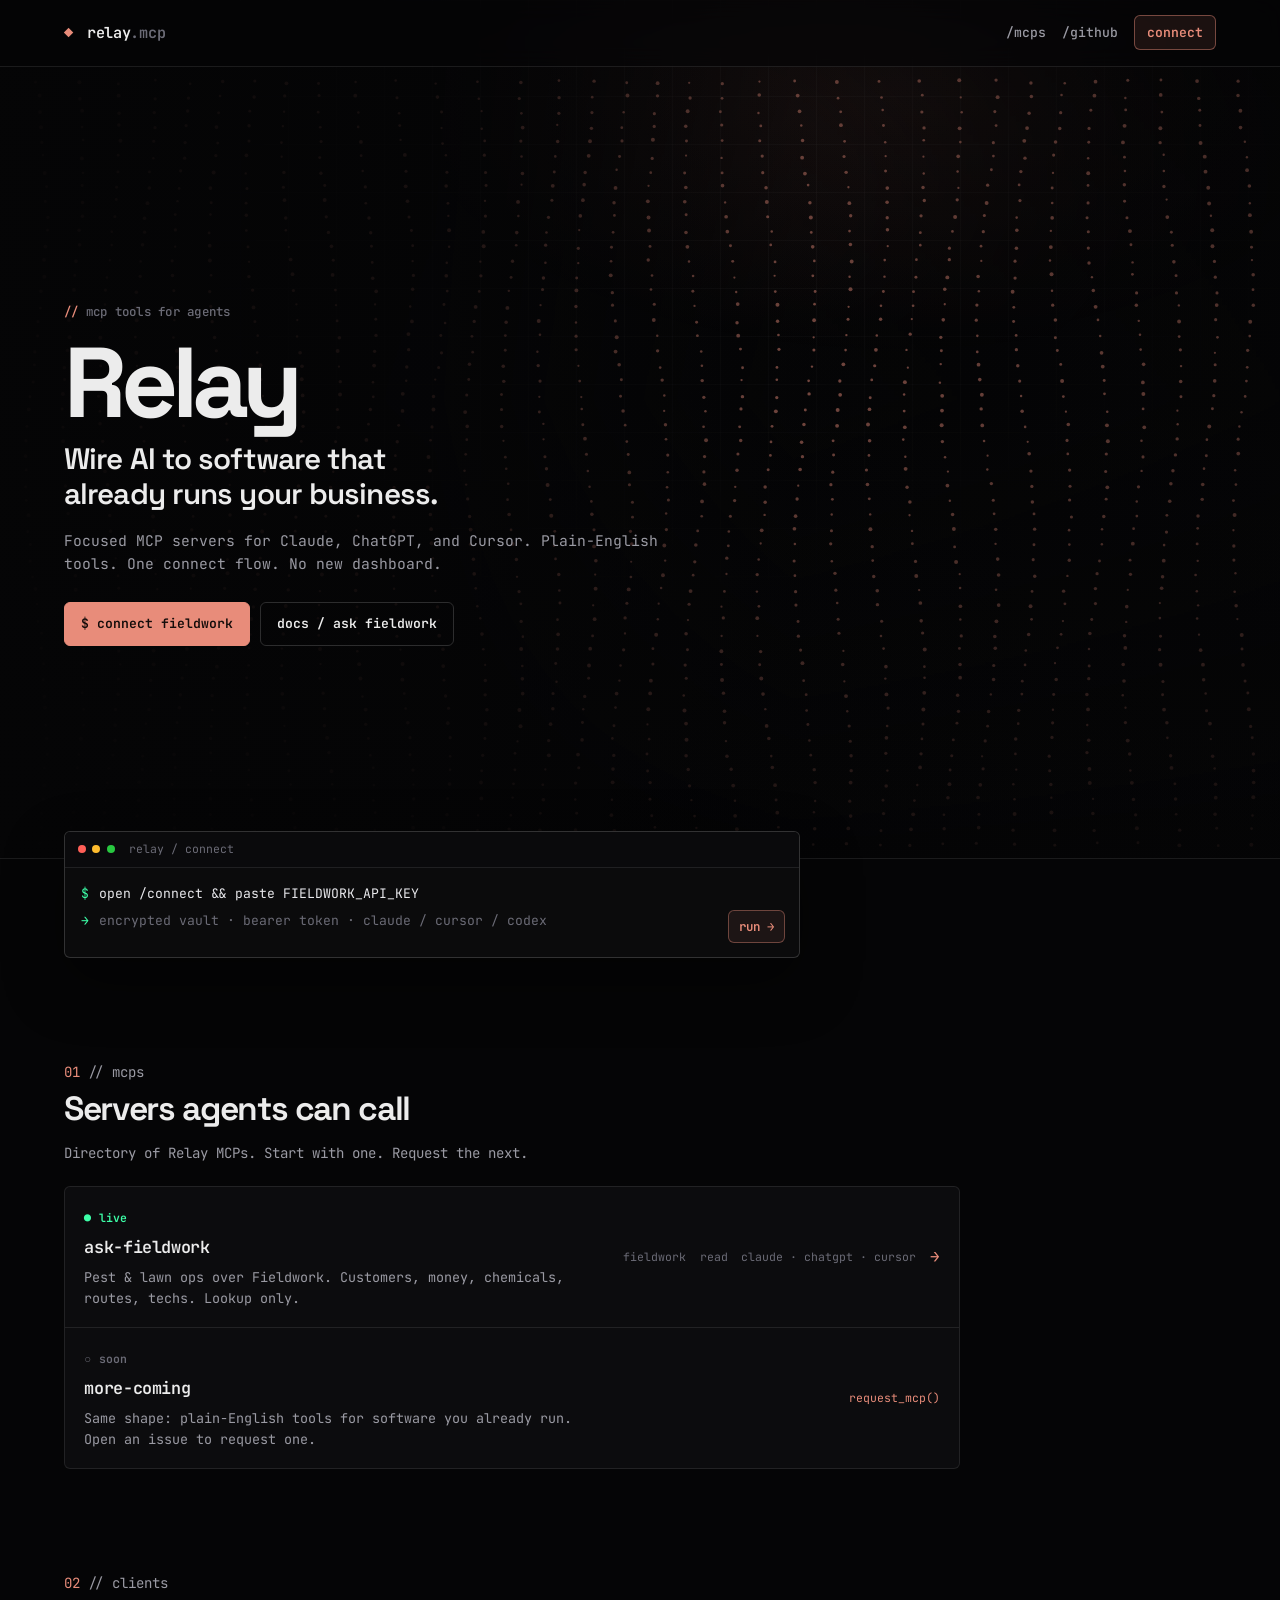
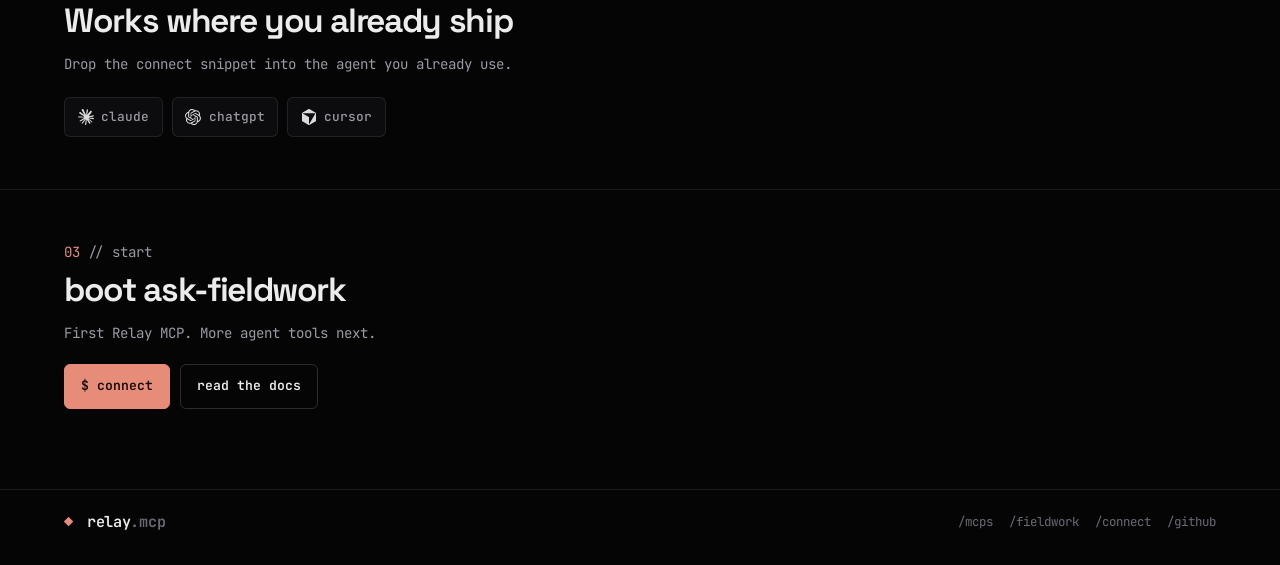
==== landing/index.html @ cb366346 "feat: ship Relay site, connect UI, and Docker host Go live with the hacker landing and Fieldwork set" ====
<!DOCTYPE html>
<html lang="en">
  <head>
    <meta charset="utf-8" />
    <meta name="viewport" content="width=device-width, initial-scale=1" />
    <title>Relay - MCP tools for agents</title>
    <meta
      name="description"
      content="Relay builds MCP tools so Claude, ChatGPT, and Cursor can use real business software. Start with Ask Fieldwork."
    />
    <link rel="icon" href="./assets/favicon.svg" type="image/svg+xml" />
    <meta property="og:type" content="website" />
    <meta property="og:title" content="Relay - MCP tools for agents" />
    <meta
      property="og:description"
      content="Focused MCP servers that connect Claude, ChatGPT, and Cursor to the tools businesses already run."
    />
    <meta
      property="og:image"
      content="https://raw.githubusercontent.com/daisydaines/fieldwork-mcp/main/landing/assets/og-relay.png"
    />
    <meta name="twitter:card" content="summary_large_image" />
    <meta name="twitter:title" content="Relay - MCP tools for agents" />
    <meta
      name="twitter:description"
      content="Focused MCP servers that connect Claude, ChatGPT, and Cursor to the tools businesses already run."
    />
    <meta
      name="twitter:image"
      content="https://raw.githubusercontent.com/daisydaines/fieldwork-mcp/main/landing/assets/og-relay.png"
    />
    <link rel="preconnect" href="https://fonts.googleapis.com" />
    <link rel="preconnect" href="https://fonts.gstatic.com" crossorigin />
    <link
      href="https://fonts.googleapis.com/css2?family=JetBrains+Mono:wght@400;500;600;700&family=Space+Grotesk:wght@500;600;700&display=swap"
      rel="stylesheet"
    />
    <link rel="stylesheet" href="./styles.css" />
  </head>
  <body>
    <div class="grid-bg" aria-hidden="true"></div>

    <header class="nav">
      <a class="logo" href="./index.html"
        ><span class="logo-mark">◆</span> relay<span class="logo-ext">.mcp</span></a
      >
      <nav>
        <a href="#mcps">/mcps</a>
        <a href="https://github.com/daisydaines/fieldwork-mcp" target="_blank" rel="noreferrer"
          >/github</a
        >
        <a class="nav-btn" href="/connect" data-connect>connect</a>
      </nav>
    </header>

    <main>
      <section class="hero-stage">
        <canvas id="particle-canvas" class="particle-canvas" aria-hidden="true"></canvas>
        <div class="hero-veil" aria-hidden="true"></div>
        <div class="hero">
          <p class="eyebrow reveal" style="--d: 0">
            <span class="tok">//</span> mcp tools for agents
          </p>
          <h1 class="brand reveal" style="--d: 1">Relay</h1>
          <p class="headline reveal" style="--d: 2">Wire AI to software that already runs your business.</p>
          <p class="lede reveal" style="--d: 3">
            Focused MCP servers for Claude, ChatGPT, and Cursor. Plain-English tools. One
            connect flow. No new dashboard.
          </p>
          <div class="cta-row reveal" style="--d: 4">
            <a class="btn primary" href="/connect" data-connect>$ connect fieldwork</a>
            <a class="btn ghost" href="./fieldwork.html">docs / ask fieldwork</a>
          </div>
        </div>
      </section>

      <section class="install reveal" style="--d: 5" aria-label="Connect">
        <div class="term">
          <div class="term-chrome">
            <span class="dot"></span><span class="dot"></span><span class="dot"></span>
            <span class="term-title">relay / connect</span>
          </div>
          <div class="term-body">
            <div class="term-line">
              <span class="prompt">$</span>
              <code>open /connect && paste FIELDWORK_API_KEY</code>
            </div>
            <div class="term-line muted">
              <span class="prompt">→</span>
              <span>encrypted vault · bearer token · claude / cursor / codex</span>
            </div>
            <a class="term-cta" href="/connect" data-connect>run →</a>
          </div>
        </div>
      </section>

      <section class="mcps" id="mcps">
        <div class="section-head">
          <p class="sec-label"><span class="tok">01</span> // mcps</p>
          <h2>Servers agents can call</h2>
          <p>Directory of Relay MCPs. Start with one. Request the next.</p>
        </div>

        <div class="dir" role="list">
          <a class="dir-row" href="./fieldwork.html" role="listitem">
            <div class="dir-main">
              <span class="dir-status live">● live</span>
              <h3>ask-fieldwork</h3>
              <p>
                Pest &amp; lawn ops over Fieldwork. Customers, money, chemicals, routes, techs.
                Lookup only.
              </p>
            </div>
            <div class="dir-meta">
              <span>fieldwork</span>
              <span>read</span>
              <span>claude · chatgpt · cursor</span>
              <span class="dir-arrow" aria-hidden="true">→</span>
            </div>
          </a>

          <article class="dir-row soon" role="listitem">
            <div class="dir-main">
              <span class="dir-status soon">○ soon</span>
              <h3>more-coming</h3>
              <p>
                Same shape: plain-English tools for software you already run. Open an issue to
                request one.
              </p>
            </div>
            <div class="dir-meta">
              <a
                class="meta-link"
                href="https://github.com/daisydaines/fieldwork-mcp/issues"
                target="_blank"
                rel="noreferrer"
                >request_mcp()</a
              >
            </div>
          </article>
        </div>
      </section>

      <section class="works">
        <div class="section-head">
          <p class="sec-label"><span class="tok">02</span> // clients</p>
          <h2>Works where you already ship</h2>
          <p>Drop the connect snippet into the agent you already use.</p>
        </div>
        <ul class="works-row">
          <li>
            <img src="./assets/claude.svg" alt="" width="18" height="18" />
            <span>claude</span>
          </li>
          <li>
            <img src="./assets/codex.svg" alt="" width="18" height="18" />
            <span>chatgpt</span>
          </li>
          <li>
            <img src="./assets/cursor.svg" alt="" width="18" height="18" />
            <span>cursor</span>
          </li>
        </ul>
      </section>

      <section class="finale">
        <p class="sec-label"><span class="tok">03</span> // start</p>
        <h2>boot ask-fieldwork</h2>
        <p>First Relay MCP. More agent tools next.</p>
        <div class="cta-row">
          <a class="btn primary" href="/connect" data-connect>$ connect</a>
          <a class="btn ghost" href="./fieldwork.html">read the docs</a>
        </div>
      </section>
    </main>

    <footer class="footer">
      <a class="logo" href="./index.html"
        ><span class="logo-mark">◆</span> relay<span class="logo-ext">.mcp</span></a
      >
      <div class="footer-links">
        <a href="#mcps">/mcps</a>
        <a href="./fieldwork.html">/fieldwork</a>
        <a href="/connect" data-connect>/connect</a>
        <a href="https://github.com/daisydaines/fieldwork-mcp" target="_blank" rel="noreferrer"
          >/github</a
        >
      </div>
    </footer>

    <script src="./hero.js"></script>
    <script src="./main.js"></script>
    <script>
      (() => {
        // Hosted MCP serves /connect on :8000 (or a future public MCP host).
        // Static Vercel deploy has no /connect yet — send people to setup.
        const hosted =
          location.port === "8000" ||
          /\bmcp\./i.test(location.hostname) ||
          location.pathname === "/connect";
        if (hosted) return;
        document.querySelectorAll("[data-connect]").forEach((a) => {
          a.setAttribute("href", "./fieldwork.html#setup");
        });
      })();
    </script>
  </body>
</html>
---- landing/styles.css ----
:root {
  --bg: #050506;
  --bg-elev: #0c0c0e;
  --bg-soft: #121215;
  --line: rgba(255, 255, 255, 0.09);
  --line-strong: rgba(255, 255, 255, 0.16);
  --ink: #ececec;
  --muted: #9a9aa3;
  --faint: #6b6b76;
  --coral: #e88c7a;
  --live: #3dffa8;
  --font: "Space Grotesk", "Segoe UI", sans-serif;
  --mono: "JetBrains Mono", ui-monospace, monospace;
  --r: 6px;
}

*,
*::before,
*::after {
  box-sizing: border-box;
}

html {
  scroll-behavior: smooth;
}

body {
  margin: 0;
  min-height: 100vh;
  color: var(--ink);
  font-family: var(--mono);
  font-size: 0.95rem;
  line-height: 1.55;
  background: var(--bg);
  -webkit-font-smoothing: antialiased;
}

.grid-bg {
  pointer-events: none;
  position: fixed;
  inset: 0;
  z-index: 0;
  background-image:
    linear-gradient(rgba(255, 255, 255, 0.03) 1px, transparent 1px),
    linear-gradient(90deg, rgba(255, 255, 255, 0.03) 1px, transparent 1px),
    radial-gradient(900px 480px at 70% 10%, rgba(232, 140, 122, 0.1), transparent 55%);
  background-size: 48px 48px, 48px 48px, auto;
  mask-image: radial-gradient(ellipse 80% 70% at 50% 20%, #000 20%, transparent 75%);
}

.nav,
main,
.footer {
  position: relative;
  z-index: 1;
}

.nav {
  display: flex;
  align-items: center;
  justify-content: space-between;
  gap: 1rem;
  padding: 0.95rem 5vw;
  border-bottom: 1px solid var(--line);
  backdrop-filter: blur(12px);
  background: rgba(5, 5, 6, 0.72);
  position: sticky;
  top: 0;
  z-index: 20;
}

.logo {
  font-family: var(--mono);
  font-weight: 600;
  font-size: 0.95rem;
  letter-spacing: -0.02em;
  color: var(--ink);
  text-decoration: none;
}

.logo-mark {
  color: var(--coral);
  margin-right: 0.35rem;
}

.logo-ext {
  color: var(--faint);
}

nav {
  display: flex;
  align-items: center;
  gap: 1rem;
}

nav a {
  color: var(--muted);
  text-decoration: none;
  font-size: 0.82rem;
  font-weight: 500;
}

nav a:hover {
  color: var(--ink);
}

.nav-btn {
  padding: 0.4rem 0.75rem;
  border-radius: var(--r);
  border: 1px solid rgba(232, 140, 122, 0.45);
  background: rgba(232, 140, 122, 0.1);
  color: var(--coral) !important;
  font-weight: 600;
}

.nav-btn:hover {
  background: rgba(232, 140, 122, 0.18);
  color: #ffb4a6 !important;
}

.hero-stage {
  position: relative;
  min-height: min(88vh, 52rem);
  display: grid;
  align-items: center;
  overflow: hidden;
  border-bottom: 1px solid var(--line);
}

.particle-canvas {
  position: absolute;
  inset: 0;
  z-index: 0;
  width: 100%;
  height: 100%;
  display: block;
  pointer-events: none;
}

.hero-veil {
  position: absolute;
  inset: 0;
  z-index: 1;
  pointer-events: none;
  background:
    linear-gradient(90deg, rgba(5, 5, 6, 0.97) 0%, rgba(5, 5, 6, 0.82) 34%, rgba(5, 5, 6, 0.1) 62%, rgba(5, 5, 6, 0.4) 100%),
    linear-gradient(180deg, rgba(5, 5, 6, 0.2) 0%, transparent 42%, rgba(5, 5, 6, 0.85) 100%);
}

.hero {
  position: relative;
  z-index: 2;
  padding: 5rem 5vw 3.5rem;
  max-width: 46rem;
}

.reveal {
  opacity: 0;
  transform: translateY(14px);
  animation: rise 0.75s cubic-bezier(0.22, 1, 0.36, 1) forwards;
  animation-delay: calc(var(--d, 0) * 0.08s + 0.04s);
}

.eyebrow {
  margin: 0 0 1rem;
  color: var(--faint);
  font-size: 0.78rem;
  font-weight: 500;
  letter-spacing: 0.02em;
}

.tok {
  color: var(--coral);
}

.brand {
  margin: 0 0 0.85rem;
  font-family: var(--font);
  font-size: clamp(3.6rem, 10vw, 6.2rem);
  font-weight: 700;
  letter-spacing: -0.06em;
  line-height: 0.92;
  color: var(--ink);
}

.headline {
  margin: 0 0 1rem;
  font-family: var(--font);
  font-size: clamp(1.35rem, 3vw, 1.85rem);
  font-weight: 600;
  letter-spacing: -0.03em;
  line-height: 1.2;
  max-width: 22ch;
  color: var(--ink);
}

.lede {
  margin: 0 0 1.6rem;
  color: var(--muted);
  max-width: 38rem;
  font-size: 0.92rem;
  line-height: 1.6;
}

.cta-row {
  display: flex;
  flex-wrap: wrap;
  gap: 0.65rem;
}

.btn {
  display: inline-flex;
  align-items: center;
  justify-content: center;
  padding: 0.7rem 1rem;
  border-radius: var(--r);
  font-family: var(--mono);
  font-weight: 600;
  font-size: 0.82rem;
  text-decoration: none;
  border: 1px solid transparent;
  transition: background 0.15s ease, border-color 0.15s ease, color 0.15s ease;
}

.btn.primary {
  background: var(--coral);
  color: #140c0a;
  border-color: var(--coral);
}

.btn.primary:hover {
  background: #f0a090;
  border-color: #f0a090;
}

.btn.ghost {
  background: transparent;
  border-color: var(--line-strong);
  color: var(--ink);
}

.btn.ghost:hover {
  border-color: rgba(255, 255, 255, 0.32);
  background: rgba(255, 255, 255, 0.03);
}

.install {
  padding: 0 5vw;
  margin-top: -1.75rem;
  margin-bottom: 3.25rem;
  position: relative;
  z-index: 3;
}

.term {
  max-width: 46rem;
  border: 1px solid var(--line-strong);
  border-radius: var(--r);
  background: rgba(12, 12, 14, 0.92);
  overflow: hidden;
  box-shadow: 0 24px 60px rgba(0, 0, 0, 0.45);
}

.term-chrome {
  display: flex;
  align-items: center;
  gap: 0.4rem;
  padding: 0.55rem 0.8rem;
  border-bottom: 1px solid var(--line);
  background: #0a0a0c;
}

.term-chrome .dot {
  width: 0.5rem;
  height: 0.5rem;
  border-radius: 999px;
  background: #2a2a30;
}

.term-chrome .dot:nth-child(1) {
  background: #ff5f57;
}
.term-chrome .dot:nth-child(2) {
  background: #febc2e;
}
.term-chrome .dot:nth-child(3) {
  background: #28c840;
}

.term-title {
  margin-left: 0.5rem;
  font-size: 0.72rem;
  color: var(--faint);
}

.term-body {
  padding: 1rem 1rem 1.1rem;
  position: relative;
}

.term-line {
  display: flex;
  gap: 0.65rem;
  align-items: flex-start;
  font-size: 0.82rem;
  margin-bottom: 0.45rem;
}

.term-line.muted {
  color: var(--faint);
}

.term-line code {
  font-family: var(--mono);
  color: #e8e8ec;
}

.prompt {
  color: var(--live);
  flex: 0 0 auto;
}

.term-cta {
  position: absolute;
  right: 0.85rem;
  bottom: 0.85rem;
  font-size: 0.78rem;
  font-weight: 600;
  color: var(--coral);
  text-decoration: none;
  border: 1px solid rgba(232, 140, 122, 0.4);
  border-radius: var(--r);
  padding: 0.35rem 0.65rem;
  background: rgba(232, 140, 122, 0.08);
}

.term-cta:hover {
  background: rgba(232, 140, 122, 0.16);
}

.mcps,
.works,
.finale {
  padding: 3.25rem 5vw;
}

.section-head {
  margin-bottom: 1.35rem;
  max-width: 40rem;
}

.sec-label {
  margin: 0 0 0.65rem;
  font-size: 0.78rem;
  color: var(--faint);
}

.section-head h2,
.finale h2 {
  margin: 0 0 0.45rem;
  font-family: var(--font);
  font-size: clamp(1.55rem, 3vw, 2.1rem);
  letter-spacing: -0.04em;
  font-weight: 650;
}

.section-head p,
.finale p {
  margin: 0;
  color: var(--muted);
  font-size: 0.88rem;
}

.dir {
  border: 1px solid var(--line);
  border-radius: var(--r);
  overflow: hidden;
  background: var(--bg-elev);
  max-width: 56rem;
}

.dir-row {
  display: grid;
  grid-template-columns: 1.4fr 1fr;
  gap: 1rem;
  padding: 1.15rem 1.2rem;
  border-bottom: 1px solid var(--line);
  text-decoration: none;
  color: inherit;
  transition: background 0.15s ease;
}

.dir-row:last-child {
  border-bottom: 0;
}

a.dir-row:hover {
  background: rgba(232, 140, 122, 0.05);
}

.dir-row.soon {
  opacity: 0.7;
}

.dir-status {
  display: inline-block;
  font-size: 0.72rem;
  font-weight: 600;
  letter-spacing: 0.02em;
  margin-bottom: 0.45rem;
}

.dir-status.live {
  color: var(--live);
}

.dir-status.soon {
  color: var(--faint);
}

.dir-main h3 {
  margin: 0 0 0.4rem;
  font-family: var(--mono);
  font-size: 1.05rem;
  font-weight: 600;
  letter-spacing: -0.02em;
}

.dir-main p {
  margin: 0;
  color: var(--muted);
  font-size: 0.84rem;
  max-width: 38rem;
}

.dir-meta {
  display: flex;
  flex-wrap: wrap;
  align-items: center;
  justify-content: flex-end;
  gap: 0.55rem 0.85rem;
  color: var(--faint);
  font-size: 0.72rem;
}

.dir-arrow {
  color: var(--coral);
  font-size: 1rem;
}

.meta-link {
  color: var(--coral);
  text-decoration: none;
}

.meta-link:hover {
  text-decoration: underline;
}

.works-row {
  list-style: none;
  margin: 0;
  padding: 0;
  display: flex;
  flex-wrap: wrap;
  gap: 0.55rem;
}

.works-row li {
  display: inline-flex;
  align-items: center;
  gap: 0.45rem;
  padding: 0.55rem 0.8rem;
  border-radius: var(--r);
  border: 1px solid var(--line);
  background: var(--bg-elev);
  color: var(--muted);
  font-size: 0.8rem;
  font-weight: 500;
}

.works-row img {
  display: block;
  width: 1rem;
  height: 1rem;
  filter: brightness(0) invert(1);
  opacity: 0.85;
}

.finale {
  text-align: left;
  padding-bottom: 5rem;
  border-top: 1px solid var(--line);
}

.finale .cta-row {
  margin-top: 1.2rem;
}

.footer {
  display: flex;
  align-items: center;
  justify-content: space-between;
  gap: 1rem;
  flex-wrap: wrap;
  padding: 1.25rem 5vw 2rem;
  border-top: 1px solid var(--line);
}

.footer-links {
  display: flex;
  gap: 1rem;
  flex-wrap: wrap;
}

.footer-links a {
  color: var(--faint);
  text-decoration: none;
  font-size: 0.78rem;
}

.footer-links a:hover {
  color: var(--ink);
}

@keyframes rise {
  from {
    opacity: 0;
    transform: translateY(10px);
  }
  to {
    opacity: 1;
    transform: translateY(0);
  }
}

.await-in {
  opacity: 0;
  transform: translateY(14px);
  transition: opacity 0.65s ease, transform 0.65s ease;
}

.await-in.in-view {
  opacity: 1;
  transform: translateY(0);
}

@media (max-width: 900px) {
  .dir-row {
    grid-template-columns: 1fr;
  }

  .dir-meta {
    justify-content: flex-start;
  }

  .hero-stage {
    min-height: 76vh;
  }

  .hero {
    padding-top: 3.25rem;
    max-width: 100%;
  }

  .hero-veil {
    background:
      linear-gradient(180deg, rgba(5, 5, 6, 0.55) 0%, rgba(5, 5, 6, 0.82) 48%, rgba(5, 5, 6, 0.96) 100%);
  }

  .term-cta {
    position: static;
    display: inline-flex;
    margin-top: 0.75rem;
  }

  nav a:not(.nav-btn) {
    display: none;
  }
}

@media (prefers-reduced-motion: reduce) {
  html {
    scroll-behavior: auto;
  }

  .reveal {
    opacity: 1;
    transform: none;
    animation: none;
  }

  *,
  *::before,
  *::after {
    animation-duration: 0.01ms !important;
    animation-iteration-count: 1 !important;
    transition-duration: 0.01ms !important;
  }
}
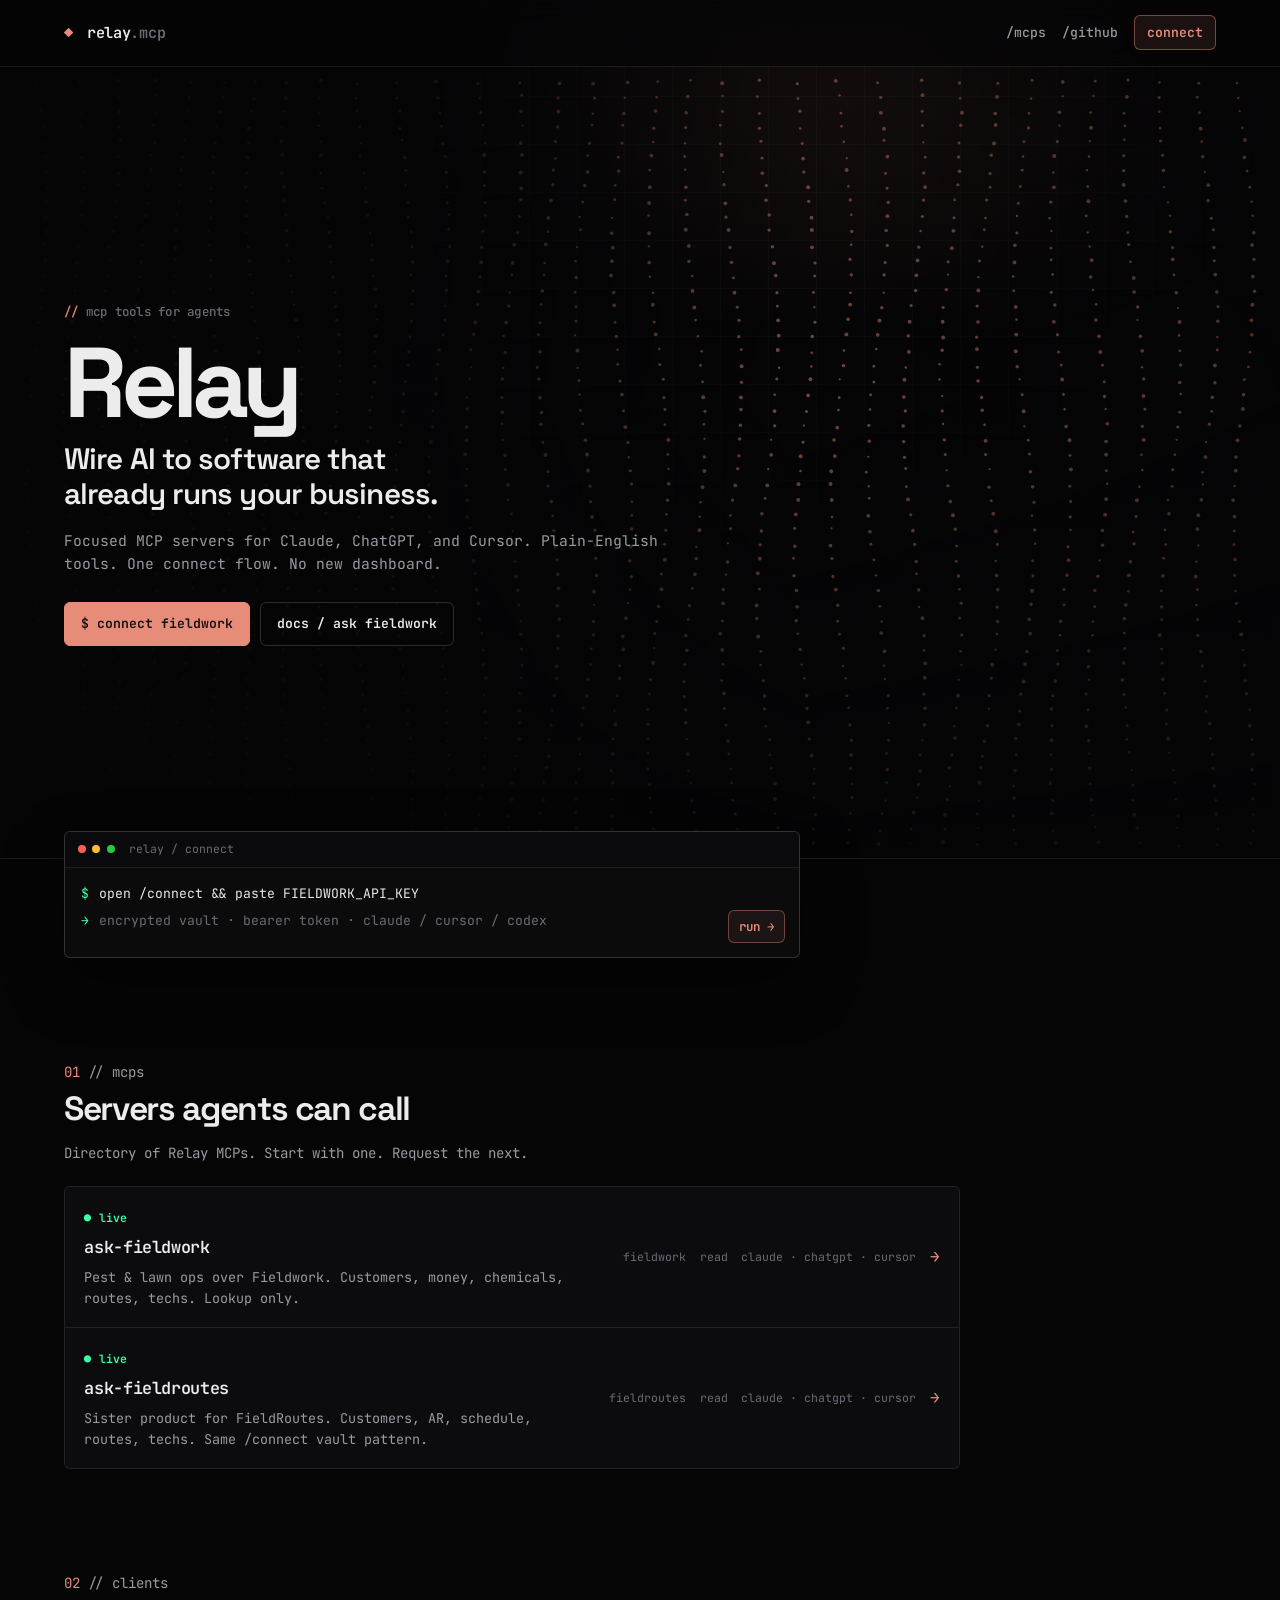
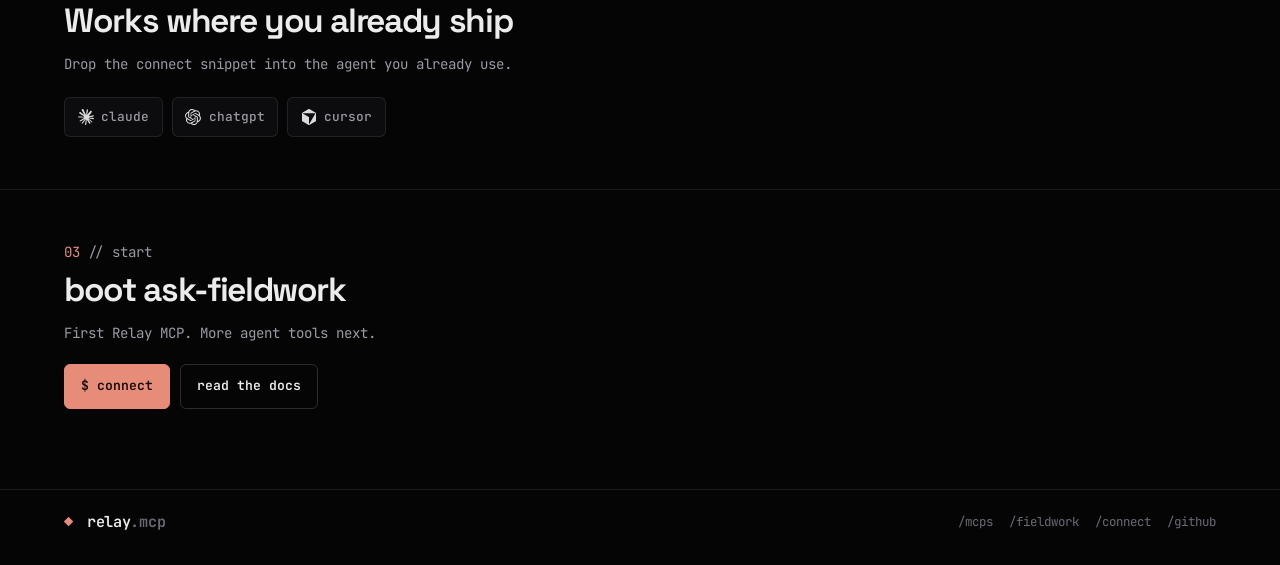
==== commit 131f9af7: "feat(landing): link ask-fieldroutes in Relay directory Point directory row at the live Ask FieldRout" ====
--- a/landing/index.html
+++ b/landing/index.html
@@ -119,25 +119,28 @@
             </div>
           </a>
 
-          <article class="dir-row soon" role="listitem">
+          <a
+            class="dir-row"
+            href="https://fieldroutes-mcp-three.vercel.app/fieldroutes"
+            role="listitem"
+            target="_blank"
+            rel="noreferrer"
+          >
             <div class="dir-main">
-              <span class="dir-status soon">○ soon</span>
-              <h3>more-coming</h3>
+              <span class="dir-status live">● live</span>
+              <h3>ask-fieldroutes</h3>
               <p>
-                Same shape: plain-English tools for software you already run. Open an issue to
-                request one.
+                Sister product for FieldRoutes. Customers, AR, schedule, routes, techs. Same
+                /connect vault pattern.
               </p>
             </div>
             <div class="dir-meta">
-              <a
-                class="meta-link"
-                href="https://github.com/daisydaines/fieldwork-mcp/issues"
-                target="_blank"
-                rel="noreferrer"
-                >request_mcp()</a
-              >
-            </div>
-          </article>
+              <span>fieldroutes</span>
+              <span>read</span>
+              <span>claude · chatgpt · cursor</span>
+              <span class="dir-arrow" aria-hidden="true">→</span>
+            </div>
+          </a>
         </div>
       </section>
 
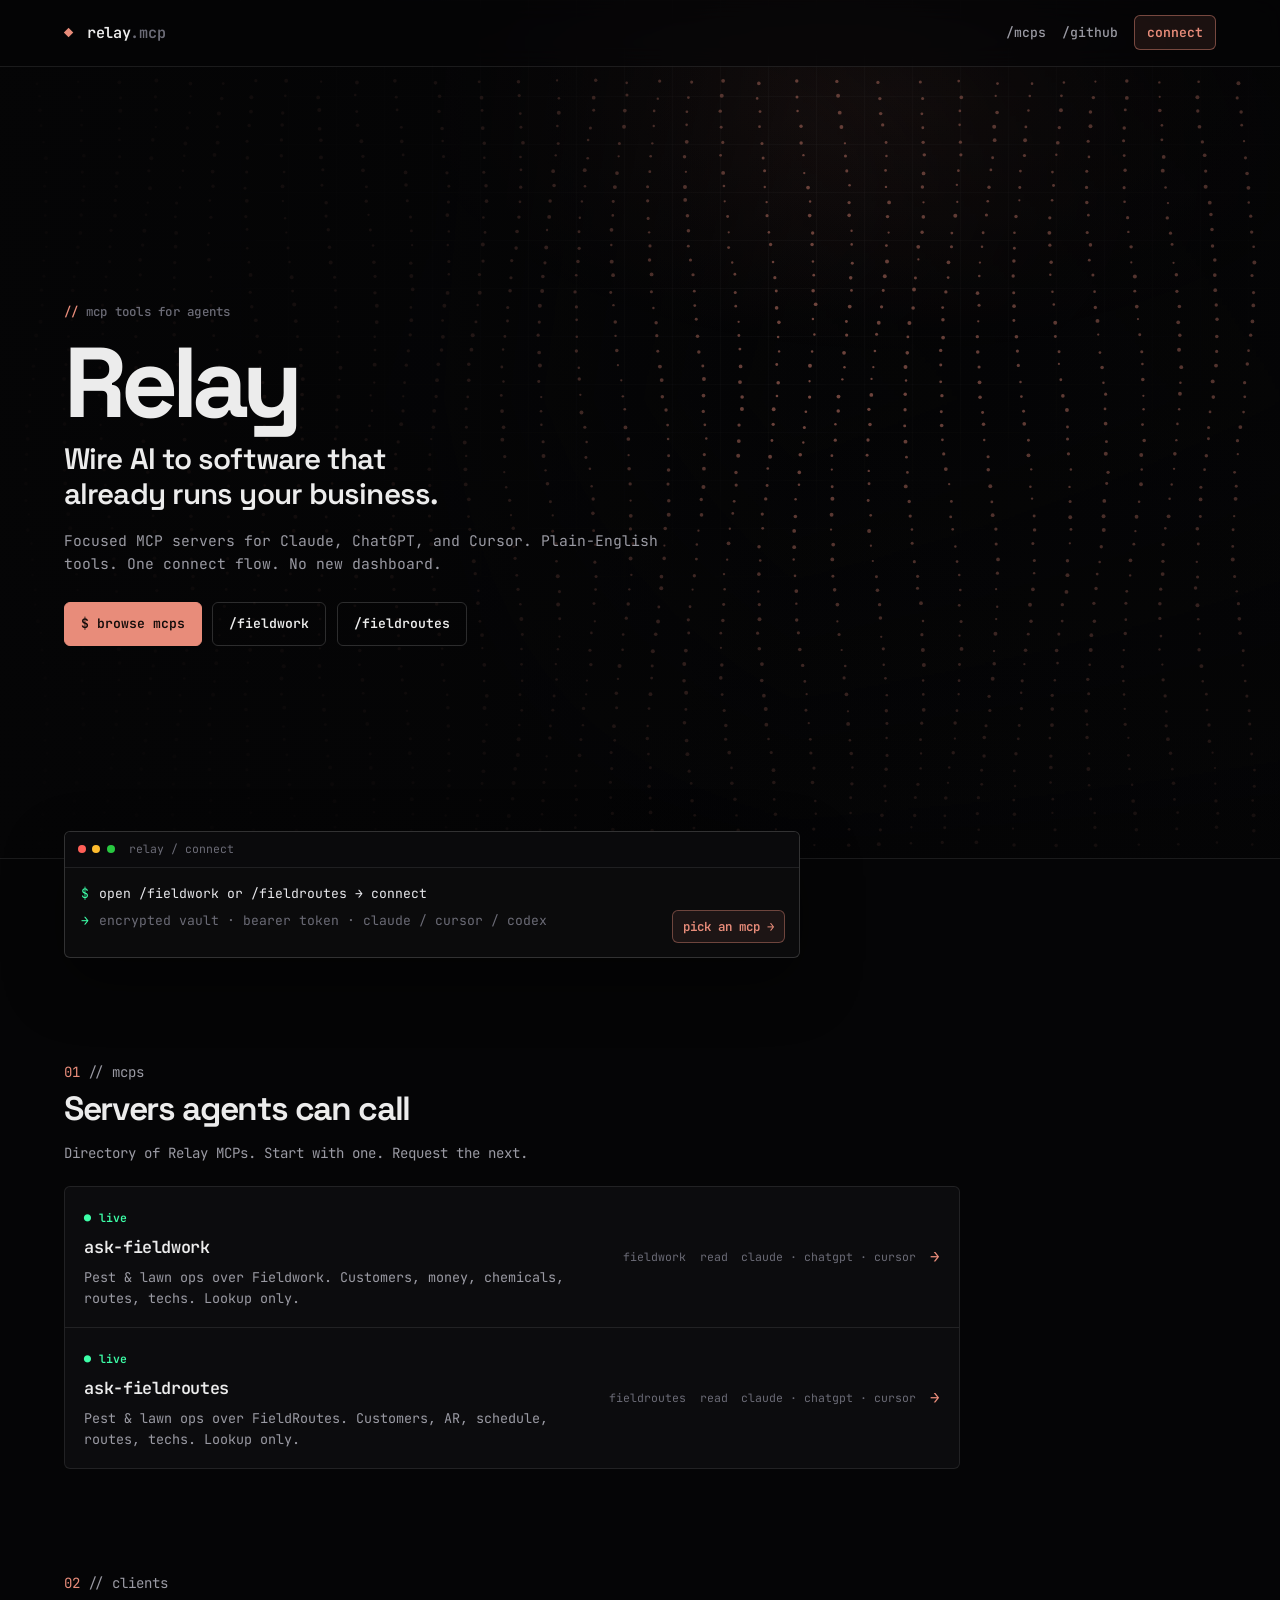
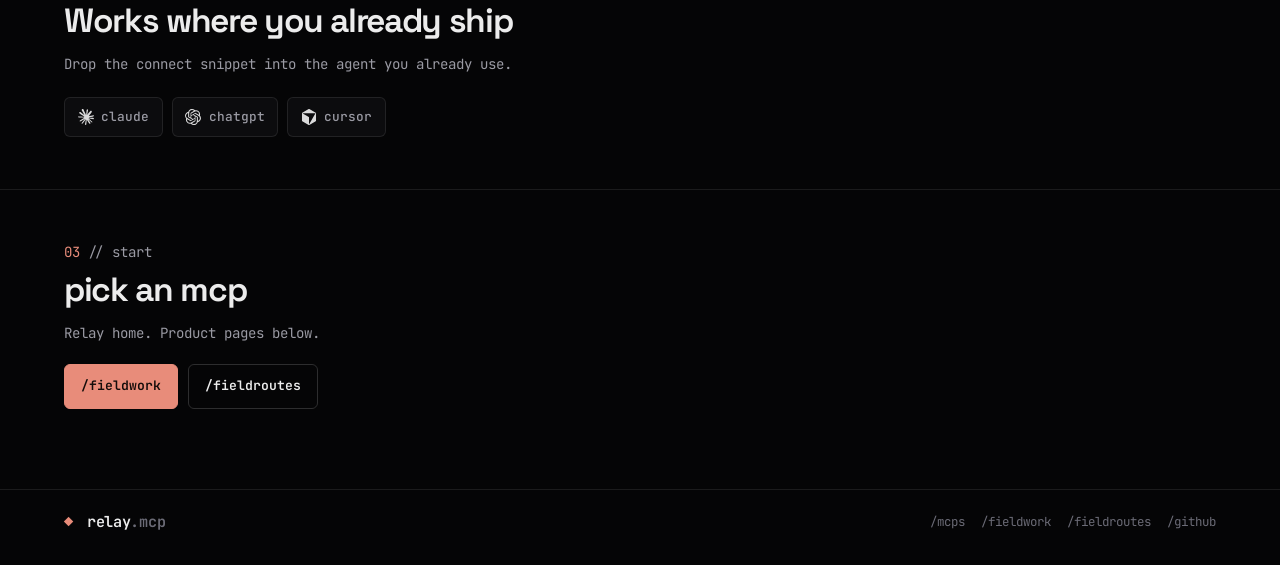
==== commit 51f6f157: "feat(landing): add Ask FieldRoutes as Relay subpage Relay home lists both MCPs; /fieldwork and /fiel" ====
--- a/landing/index.html
+++ b/landing/index.html
@@ -6,7 +6,7 @@
     <title>Relay - MCP tools for agents</title>
     <meta
       name="description"
-      content="Relay builds MCP tools so Claude, ChatGPT, and Cursor can use real business software. Start with Ask Fieldwork."
+      content="Relay builds MCP tools so Claude, ChatGPT, and Cursor can use real business software. Ask Fieldwork and Ask FieldRoutes."
     />
     <link rel="icon" href="./assets/favicon.svg" type="image/svg+xml" />
     <meta property="og:type" content="website" />
@@ -68,8 +68,9 @@
             connect flow. No new dashboard.
           </p>
           <div class="cta-row reveal" style="--d: 4">
-            <a class="btn primary" href="/connect" data-connect>$ connect fieldwork</a>
-            <a class="btn ghost" href="./fieldwork.html">docs / ask fieldwork</a>
+            <a class="btn primary" href="#mcps">$ browse mcps</a>
+            <a class="btn ghost" href="./fieldwork.html">/fieldwork</a>
+            <a class="btn ghost" href="./fieldroutes.html">/fieldroutes</a>
           </div>
         </div>
       </section>
@@ -83,13 +84,13 @@
           <div class="term-body">
             <div class="term-line">
               <span class="prompt">$</span>
-              <code>open /connect && paste FIELDWORK_API_KEY</code>
+              <code>open /fieldwork or /fieldroutes → connect</code>
             </div>
             <div class="term-line muted">
               <span class="prompt">→</span>
               <span>encrypted vault · bearer token · claude / cursor / codex</span>
             </div>
-            <a class="term-cta" href="/connect" data-connect>run →</a>
+            <a class="term-cta" href="#mcps">pick an mcp →</a>
           </div>
         </div>
       </section>
@@ -119,19 +120,13 @@
             </div>
           </a>
 
-          <a
-            class="dir-row"
-            href="https://fieldroutes-mcp-three.vercel.app/fieldroutes"
-            role="listitem"
-            target="_blank"
-            rel="noreferrer"
-          >
+          <a class="dir-row" href="./fieldroutes.html" role="listitem">
             <div class="dir-main">
               <span class="dir-status live">● live</span>
               <h3>ask-fieldroutes</h3>
               <p>
-                Sister product for FieldRoutes. Customers, AR, schedule, routes, techs. Same
-                /connect vault pattern.
+                Pest &amp; lawn ops over FieldRoutes. Customers, AR, schedule, routes, techs.
+                Lookup only.
               </p>
             </div>
             <div class="dir-meta">
@@ -168,11 +163,11 @@
 
       <section class="finale">
         <p class="sec-label"><span class="tok">03</span> // start</p>
-        <h2>boot ask-fieldwork</h2>
-        <p>First Relay MCP. More agent tools next.</p>
+        <h2>pick an mcp</h2>
+        <p>Relay home. Product pages below.</p>
         <div class="cta-row">
-          <a class="btn primary" href="/connect" data-connect>$ connect</a>
-          <a class="btn ghost" href="./fieldwork.html">read the docs</a>
+          <a class="btn primary" href="./fieldwork.html">/fieldwork</a>
+          <a class="btn ghost" href="./fieldroutes.html">/fieldroutes</a>
         </div>
       </section>
     </main>
@@ -184,7 +179,7 @@
       <div class="footer-links">
         <a href="#mcps">/mcps</a>
         <a href="./fieldwork.html">/fieldwork</a>
-        <a href="/connect" data-connect>/connect</a>
+        <a href="./fieldroutes.html">/fieldroutes</a>
         <a href="https://github.com/daisydaines/fieldwork-mcp" target="_blank" rel="noreferrer"
           >/github</a
         >
@@ -203,7 +198,7 @@
           location.pathname === "/connect";
         if (hosted) return;
         document.querySelectorAll("[data-connect]").forEach((a) => {
-          a.setAttribute("href", "./fieldwork.html#setup");
+          a.setAttribute("href", "#mcps");
         });
       })();
     </script>
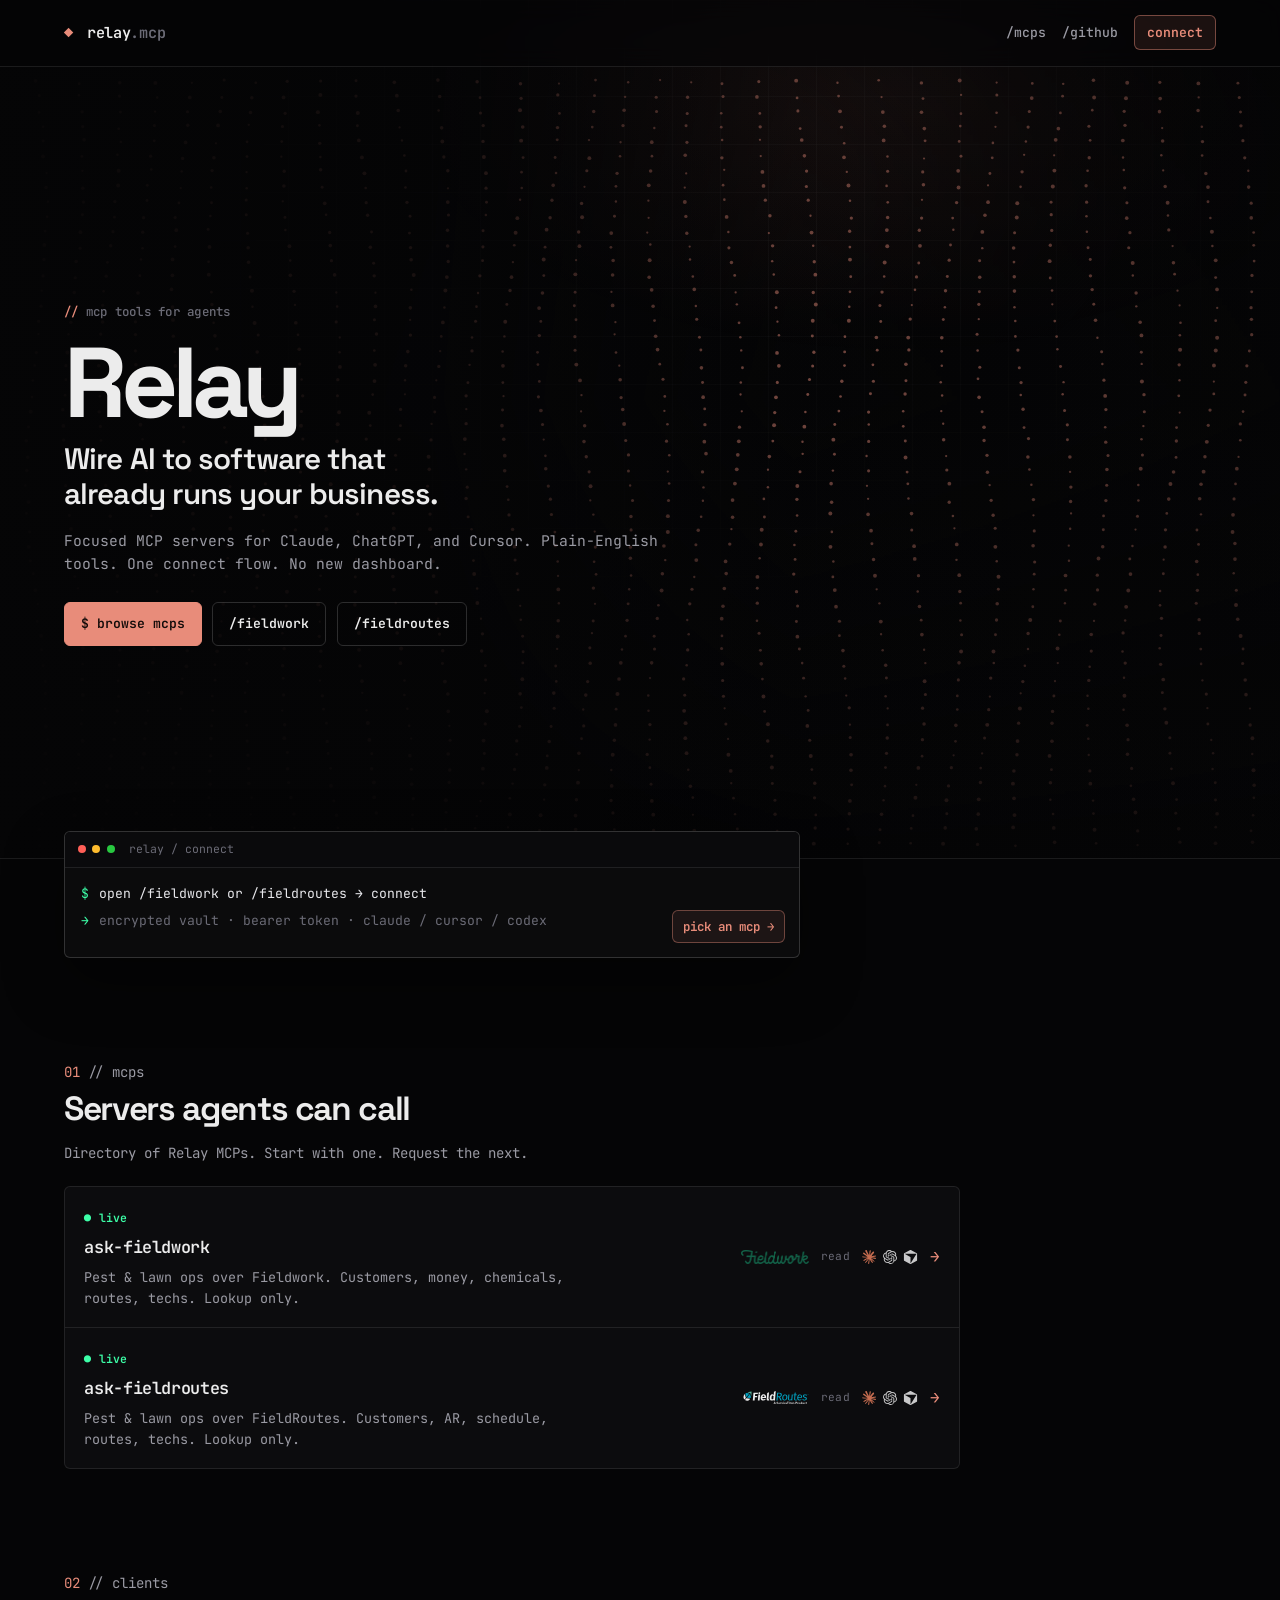
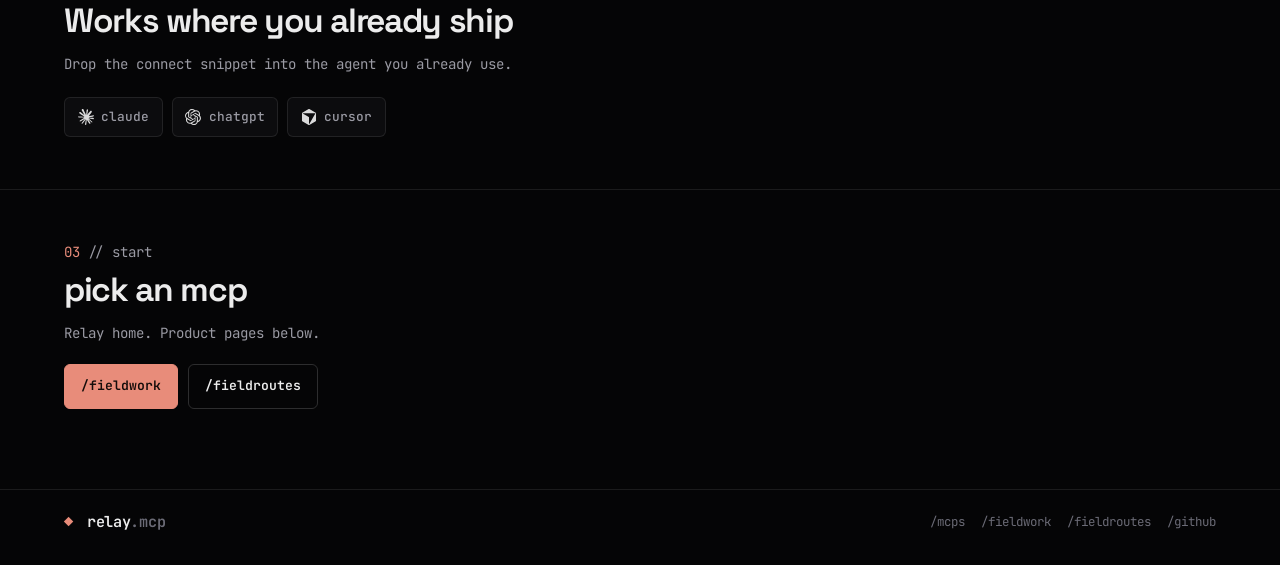
==== commit ee890472: "feat(landing): use brand and agent logos in MCP directory Replace plain text meta tags with Fieldwor" ====
--- a/landing/index.html
+++ b/landing/index.html
@@ -113,9 +113,19 @@
               </p>
             </div>
             <div class="dir-meta">
-              <span>fieldwork</span>
-              <span>read</span>
-              <span>claude · chatgpt · cursor</span>
+              <img
+                class="meta-brand meta-brand-fieldwork"
+                src="./assets/fieldwork.png"
+                alt="Fieldwork"
+                width="92"
+                height="18"
+              />
+              <span class="meta-read">read</span>
+              <span class="meta-agents" aria-label="Claude, ChatGPT, Cursor">
+                <img src="./assets/claude.svg" alt="" width="14" height="14" />
+                <img src="./assets/codex.svg" alt="" width="14" height="14" />
+                <img src="./assets/cursor.svg" alt="" width="14" height="14" />
+              </span>
               <span class="dir-arrow" aria-hidden="true">→</span>
             </div>
           </a>
@@ -130,9 +140,19 @@
               </p>
             </div>
             <div class="dir-meta">
-              <span>fieldroutes</span>
-              <span>read</span>
-              <span>claude · chatgpt · cursor</span>
+              <img
+                class="meta-brand meta-brand-fieldroutes"
+                src="./assets/fieldroutes-reverse.svg"
+                alt="FieldRoutes"
+                width="104"
+                height="18"
+              />
+              <span class="meta-read">read</span>
+              <span class="meta-agents" aria-label="Claude, ChatGPT, Cursor">
+                <img src="./assets/claude.svg" alt="" width="14" height="14" />
+                <img src="./assets/codex.svg" alt="" width="14" height="14" />
+                <img src="./assets/cursor.svg" alt="" width="14" height="14" />
+              </span>
               <span class="dir-arrow" aria-hidden="true">→</span>
             </div>
           </a>
--- a/landing/styles.css
+++ b/landing/styles.css
@@ -438,9 +438,52 @@
   flex-wrap: wrap;
   align-items: center;
   justify-content: flex-end;
-  gap: 0.55rem 0.85rem;
+  gap: 0.55rem 0.75rem;
   color: var(--faint);
   font-size: 0.72rem;
+}
+
+.meta-brand {
+  display: block;
+  height: 0.95rem;
+  width: auto;
+  object-fit: contain;
+  opacity: 0.92;
+}
+
+.meta-brand-fieldwork {
+  height: 0.85rem;
+}
+
+.meta-brand-fieldroutes {
+  height: 0.9rem;
+}
+
+.meta-read {
+  color: var(--faint);
+  font-size: 0.7rem;
+  letter-spacing: 0.02em;
+}
+
+.meta-agents {
+  display: inline-flex;
+  align-items: center;
+  gap: 0.4rem;
+}
+
+.meta-agents img {
+  display: block;
+  width: 0.9rem;
+  height: 0.9rem;
+  object-fit: contain;
+  opacity: 0.9;
+}
+
+/* Monochrome agent marks that need a light treatment on dark Relay bg */
+.meta-agents img[src*="cursor.svg"],
+.meta-agents img[src*="codex.svg"] {
+  filter: brightness(0) invert(1);
+  opacity: 0.78;
 }
 
 .dir-arrow {
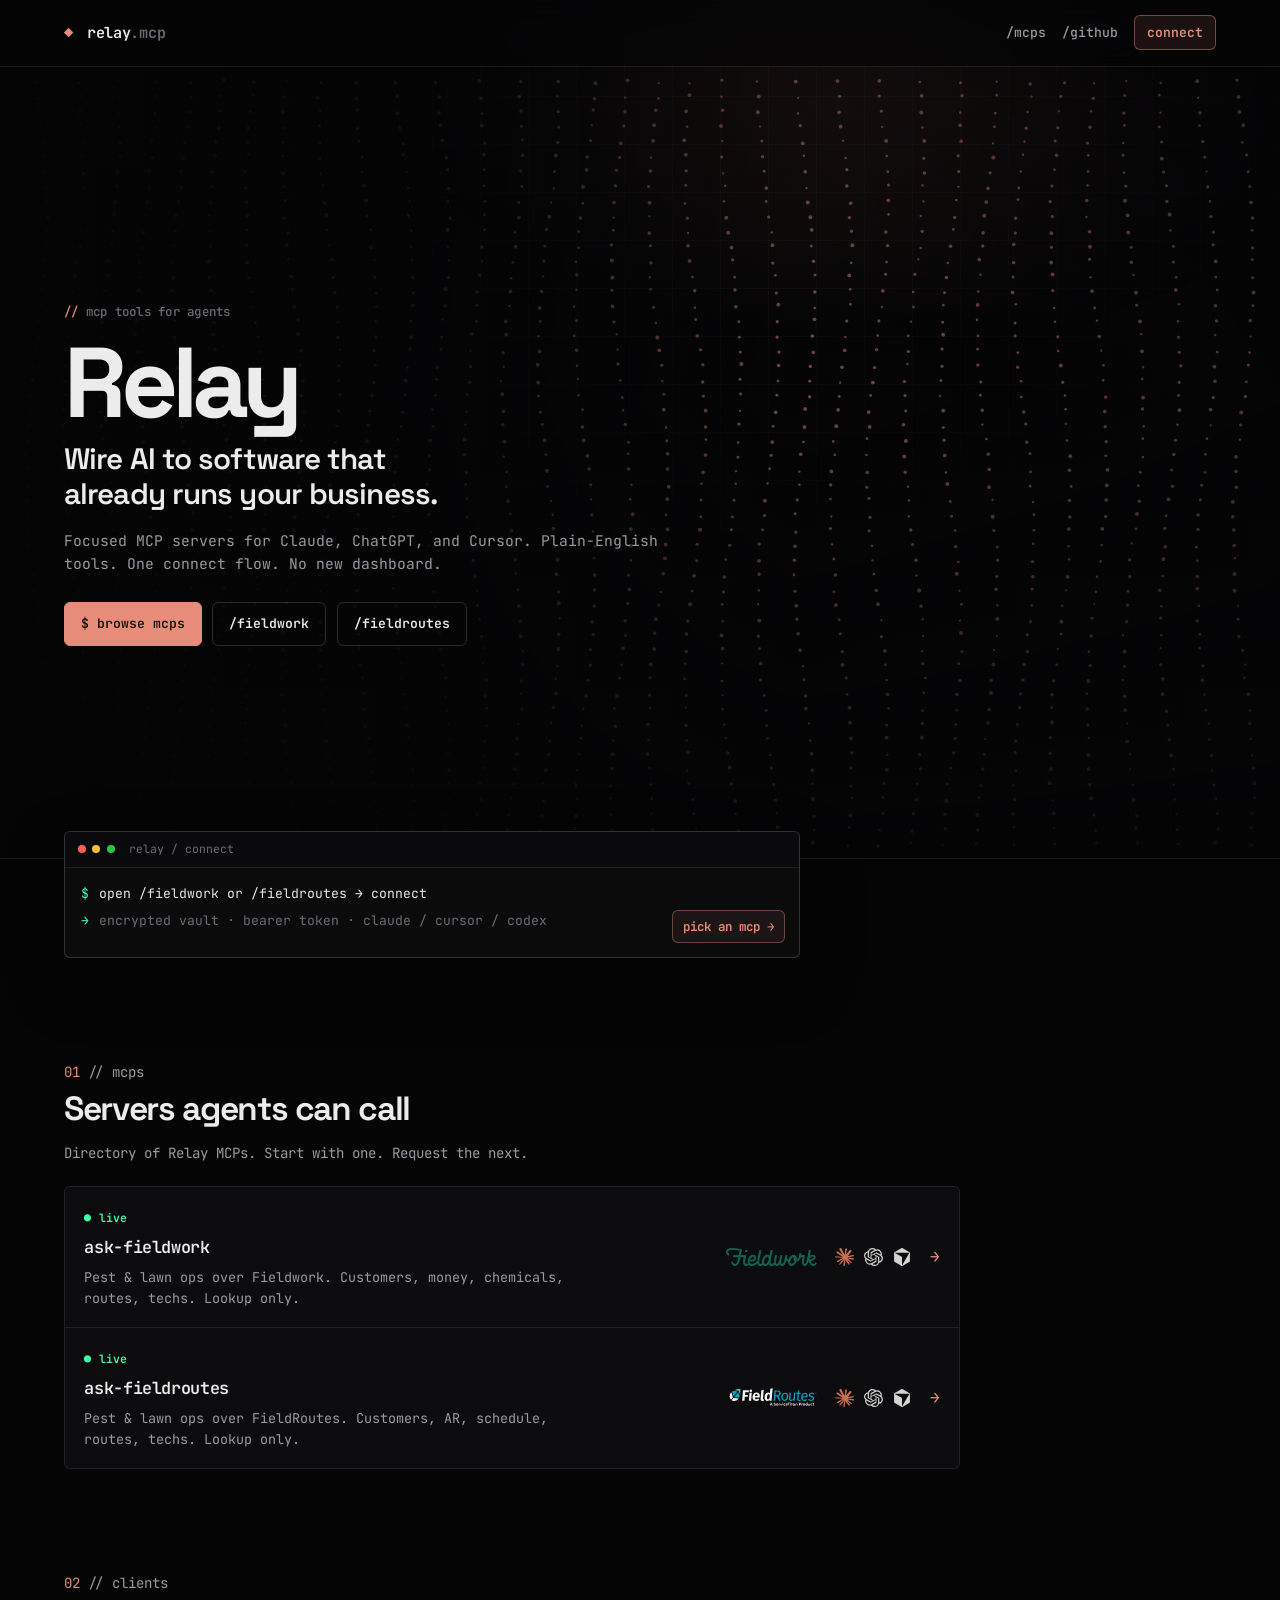
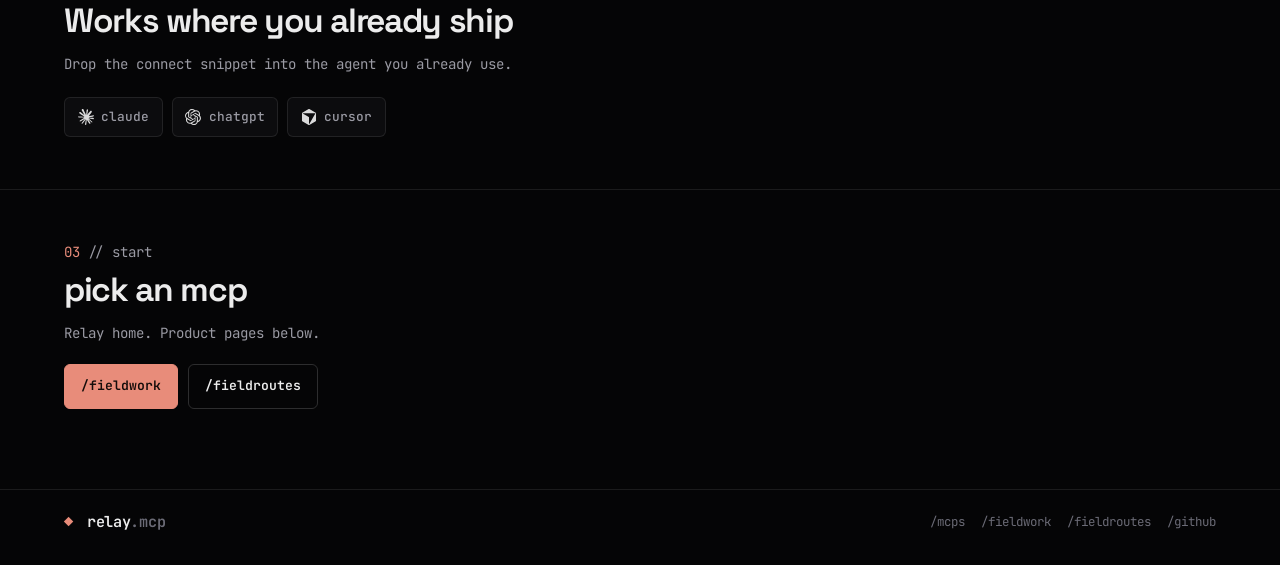
==== commit 57046ba9: "feat(landing): enlarge MCP logos and brand subpage heroes Drop the read tag, give brand/agent marks " ====
--- a/landing/index.html
+++ b/landing/index.html
@@ -117,14 +117,13 @@
                 class="meta-brand meta-brand-fieldwork"
                 src="./assets/fieldwork.png"
                 alt="Fieldwork"
-                width="92"
-                height="18"
+                width="110"
+                height="22"
               />
-              <span class="meta-read">read</span>
               <span class="meta-agents" aria-label="Claude, ChatGPT, Cursor">
-                <img src="./assets/claude.svg" alt="" width="14" height="14" />
-                <img src="./assets/codex.svg" alt="" width="14" height="14" />
-                <img src="./assets/cursor.svg" alt="" width="14" height="14" />
+                <img src="./assets/claude.svg" alt="" width="18" height="18" />
+                <img src="./assets/codex.svg" alt="" width="18" height="18" />
+                <img src="./assets/cursor.svg" alt="" width="18" height="18" />
               </span>
               <span class="dir-arrow" aria-hidden="true">→</span>
             </div>
@@ -144,14 +143,13 @@
                 class="meta-brand meta-brand-fieldroutes"
                 src="./assets/fieldroutes-reverse.svg"
                 alt="FieldRoutes"
-                width="104"
-                height="18"
+                width="124"
+                height="22"
               />
-              <span class="meta-read">read</span>
               <span class="meta-agents" aria-label="Claude, ChatGPT, Cursor">
-                <img src="./assets/claude.svg" alt="" width="14" height="14" />
-                <img src="./assets/codex.svg" alt="" width="14" height="14" />
-                <img src="./assets/cursor.svg" alt="" width="14" height="14" />
+                <img src="./assets/claude.svg" alt="" width="18" height="18" />
+                <img src="./assets/codex.svg" alt="" width="18" height="18" />
+                <img src="./assets/cursor.svg" alt="" width="18" height="18" />
               </span>
               <span class="dir-arrow" aria-hidden="true">→</span>
             </div>
--- a/landing/styles.css
+++ b/landing/styles.css
@@ -438,52 +438,46 @@
   flex-wrap: wrap;
   align-items: center;
   justify-content: flex-end;
-  gap: 0.55rem 0.75rem;
+  gap: 0.75rem 1.15rem;
   color: var(--faint);
   font-size: 0.72rem;
 }
 
 .meta-brand {
   display: block;
-  height: 0.95rem;
+  height: 1.2rem;
   width: auto;
   object-fit: contain;
-  opacity: 0.92;
+  opacity: 0.95;
 }
 
 .meta-brand-fieldwork {
-  height: 0.85rem;
+  height: 1.15rem;
 }
 
 .meta-brand-fieldroutes {
-  height: 0.9rem;
-}
-
-.meta-read {
-  color: var(--faint);
-  font-size: 0.7rem;
-  letter-spacing: 0.02em;
+  height: 1.2rem;
 }
 
 .meta-agents {
   display: inline-flex;
   align-items: center;
-  gap: 0.4rem;
+  gap: 0.65rem;
 }
 
 .meta-agents img {
   display: block;
-  width: 0.9rem;
-  height: 0.9rem;
+  width: 1.15rem;
+  height: 1.15rem;
   object-fit: contain;
-  opacity: 0.9;
+  opacity: 0.92;
 }
 
 /* Monochrome agent marks that need a light treatment on dark Relay bg */
 .meta-agents img[src*="cursor.svg"],
 .meta-agents img[src*="codex.svg"] {
   filter: brightness(0) invert(1);
-  opacity: 0.78;
+  opacity: 0.82;
 }
 
 .dir-arrow {
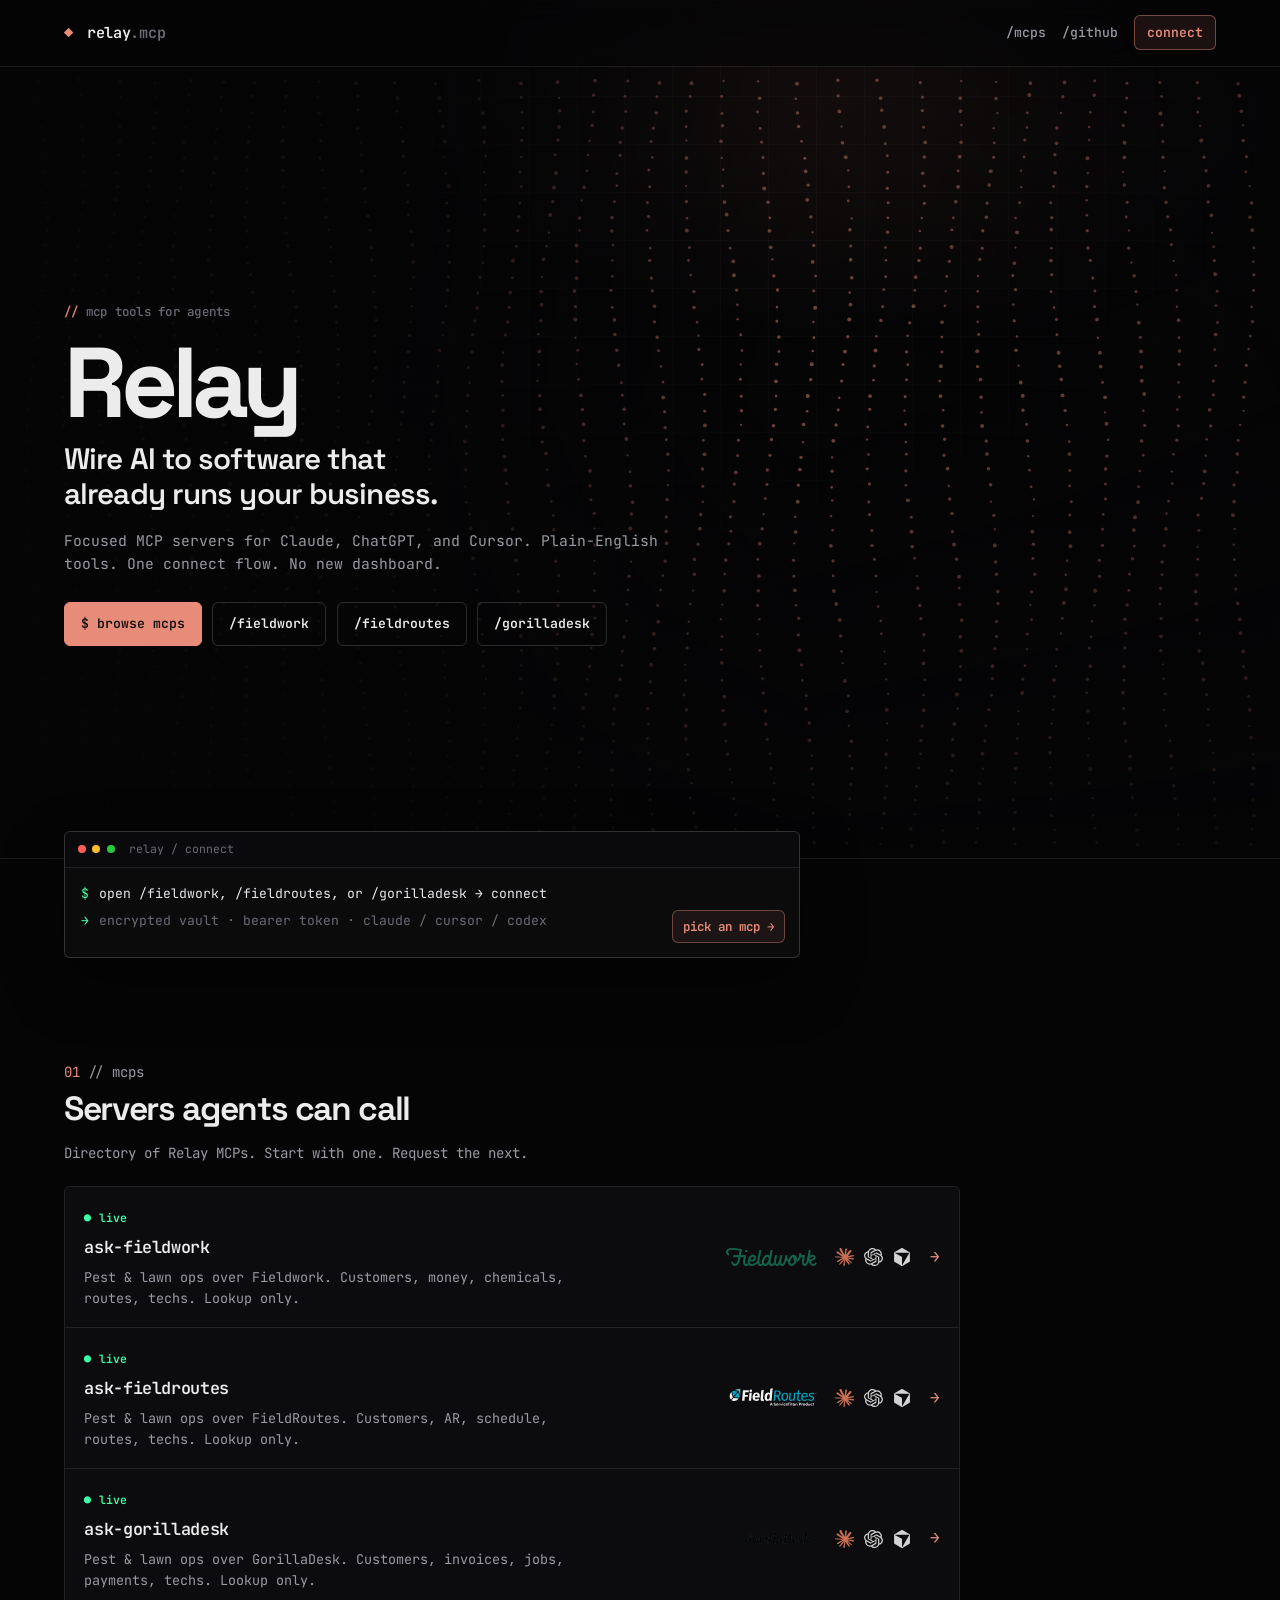
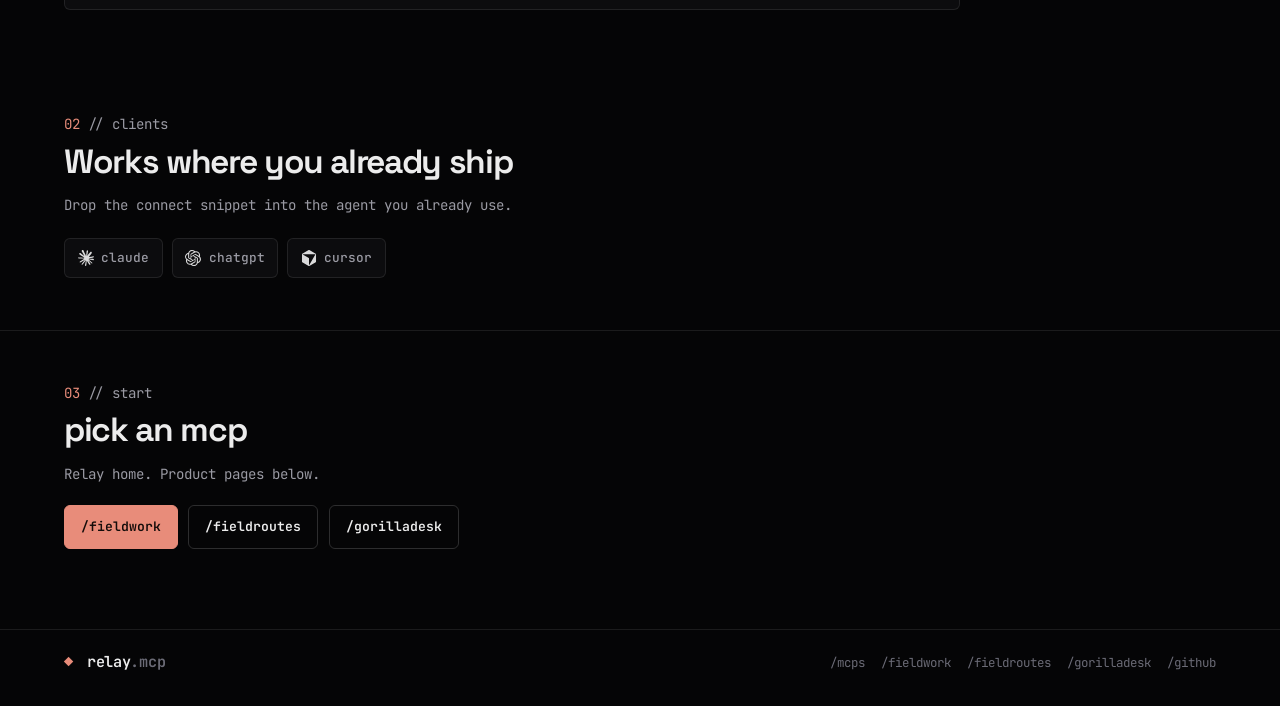
==== commit 700f1d2a: "feat(landing): add Ask GorillaDesk to Relay directory Publish /gorilladesk product page and director" ====
--- a/landing/index.html
+++ b/landing/index.html
@@ -6,7 +6,7 @@
     <title>Relay - MCP tools for agents</title>
     <meta
       name="description"
-      content="Relay builds MCP tools so Claude, ChatGPT, and Cursor can use real business software. Ask Fieldwork and Ask FieldRoutes."
+      content="Relay builds MCP tools so Claude, ChatGPT, and Cursor can use real business software. Ask Fieldwork, Ask FieldRoutes, and Ask GorillaDesk."
     />
     <link rel="icon" href="./assets/favicon.svg" type="image/svg+xml" />
     <meta property="og:type" content="website" />
@@ -71,6 +71,7 @@
             <a class="btn primary" href="#mcps">$ browse mcps</a>
             <a class="btn ghost" href="./fieldwork.html">/fieldwork</a>
             <a class="btn ghost" href="./fieldroutes.html">/fieldroutes</a>
+            <a class="btn ghost" href="./gorilladesk.html">/gorilladesk</a>
           </div>
         </div>
       </section>
@@ -84,7 +85,7 @@
           <div class="term-body">
             <div class="term-line">
               <span class="prompt">$</span>
-              <code>open /fieldwork or /fieldroutes → connect</code>
+              <code>open /fieldwork, /fieldroutes, or /gorilladesk → connect</code>
             </div>
             <div class="term-line muted">
               <span class="prompt">→</span>
@@ -154,6 +155,32 @@
               <span class="dir-arrow" aria-hidden="true">→</span>
             </div>
           </a>
+
+          <a class="dir-row" href="./gorilladesk.html" role="listitem">
+            <div class="dir-main">
+              <span class="dir-status live">● live</span>
+              <h3>ask-gorilladesk</h3>
+              <p>
+                Pest &amp; lawn ops over GorillaDesk. Customers, invoices, jobs, payments, techs.
+                Lookup only.
+              </p>
+            </div>
+            <div class="dir-meta">
+              <img
+                class="meta-brand meta-brand-gorilladesk"
+                src="./assets/gorilladesk.png"
+                alt="GorillaDesk"
+                width="124"
+                height="22"
+              />
+              <span class="meta-agents" aria-label="Claude, ChatGPT, Cursor">
+                <img src="./assets/claude.svg" alt="" width="18" height="18" />
+                <img src="./assets/codex.svg" alt="" width="18" height="18" />
+                <img src="./assets/cursor.svg" alt="" width="18" height="18" />
+              </span>
+              <span class="dir-arrow" aria-hidden="true">→</span>
+            </div>
+          </a>
         </div>
       </section>
 
@@ -186,6 +213,7 @@
         <div class="cta-row">
           <a class="btn primary" href="./fieldwork.html">/fieldwork</a>
           <a class="btn ghost" href="./fieldroutes.html">/fieldroutes</a>
+          <a class="btn ghost" href="./gorilladesk.html">/gorilladesk</a>
         </div>
       </section>
     </main>
@@ -198,6 +226,7 @@
         <a href="#mcps">/mcps</a>
         <a href="./fieldwork.html">/fieldwork</a>
         <a href="./fieldroutes.html">/fieldroutes</a>
+        <a href="./gorilladesk.html">/gorilladesk</a>
         <a href="https://github.com/daisydaines/fieldwork-mcp" target="_blank" rel="noreferrer"
           >/github</a
         >
--- a/landing/styles.css
+++ b/landing/styles.css
@@ -459,6 +459,10 @@
   height: 1.2rem;
 }
 
+.meta-brand-gorilladesk {
+  height: 1.2rem;
+}
+
 .meta-agents {
   display: inline-flex;
   align-items: center;
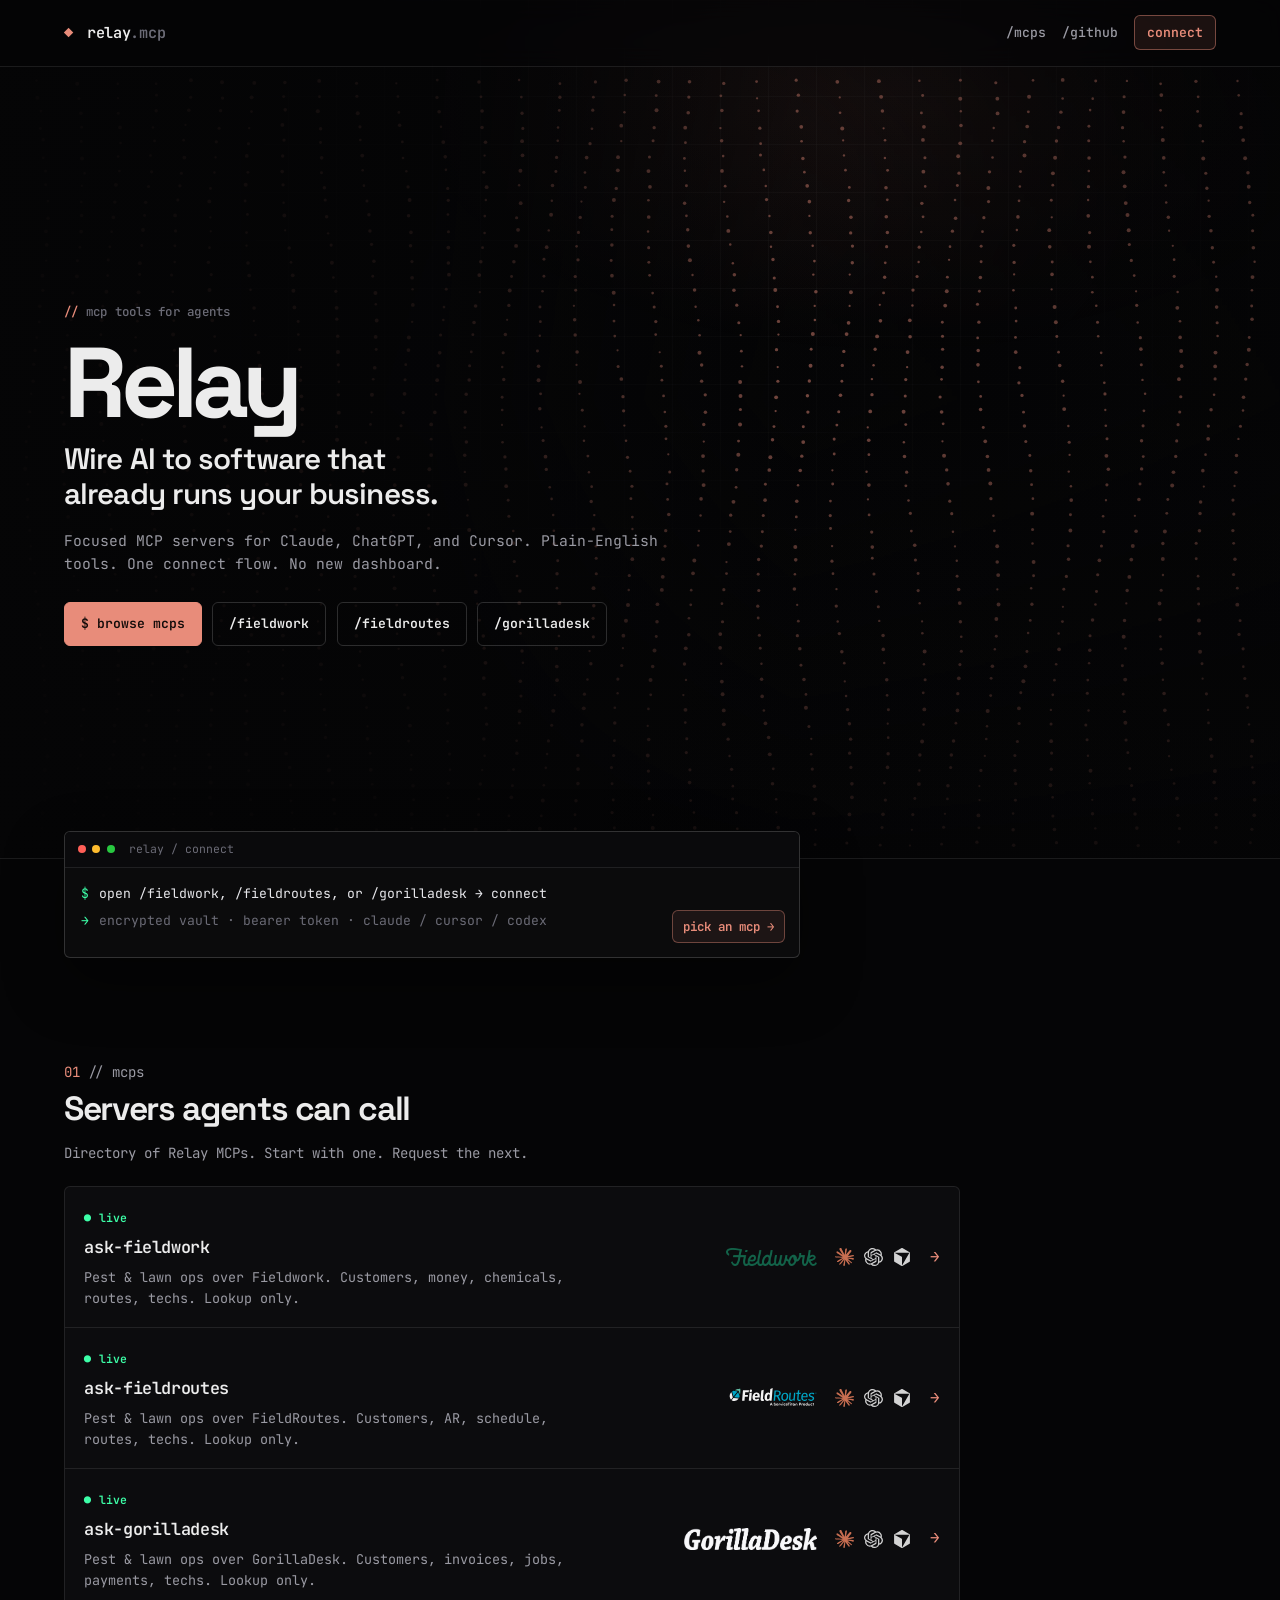
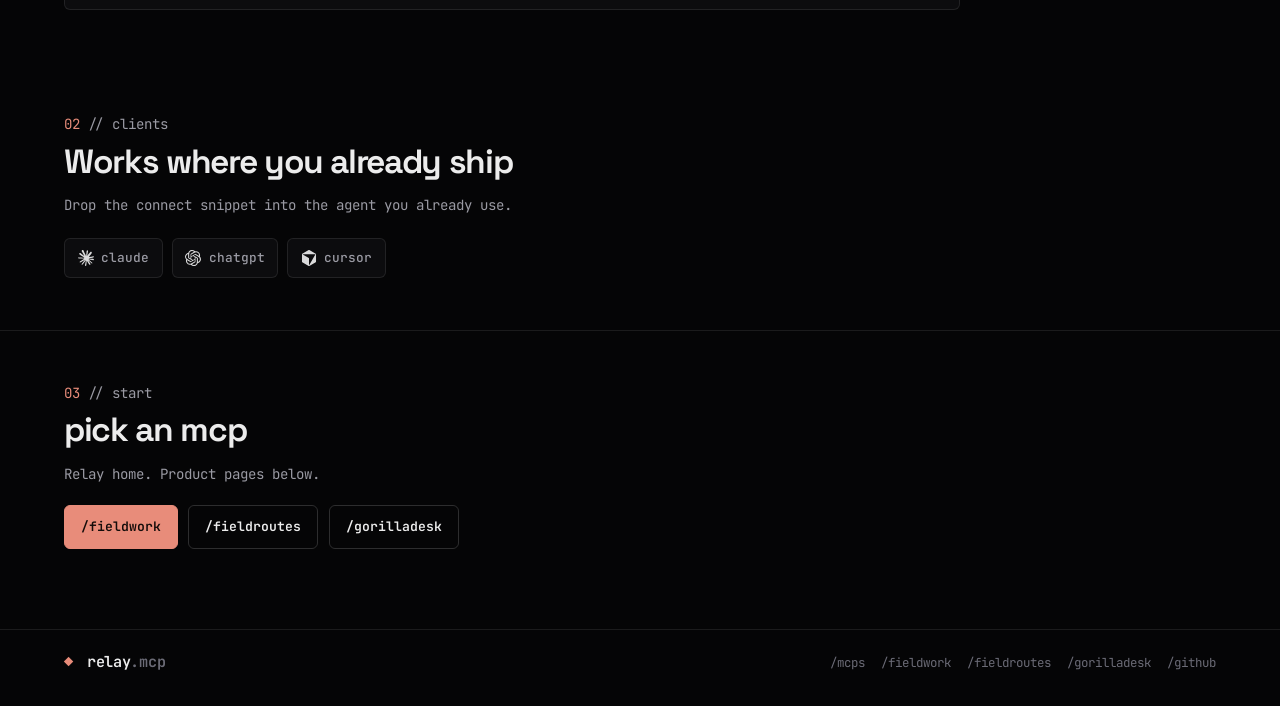
==== commit 7904ca74: "fix(landing): use light GorillaDesk mark on Relay Dark vendor PNG disappeared on the dark directory " ====
--- a/landing/index.html
+++ b/landing/index.html
@@ -168,7 +168,7 @@
             <div class="dir-meta">
               <img
                 class="meta-brand meta-brand-gorilladesk"
-                src="./assets/gorilladesk.png"
+                src="./assets/gorilladesk-light.png"
                 alt="GorillaDesk"
                 width="124"
                 height="22"
--- a/landing/styles.css
+++ b/landing/styles.css
@@ -460,7 +460,8 @@
 }
 
 .meta-brand-gorilladesk {
-  height: 1.2rem;
+  height: 1.35rem;
+  opacity: 1;
 }
 
 .meta-agents {
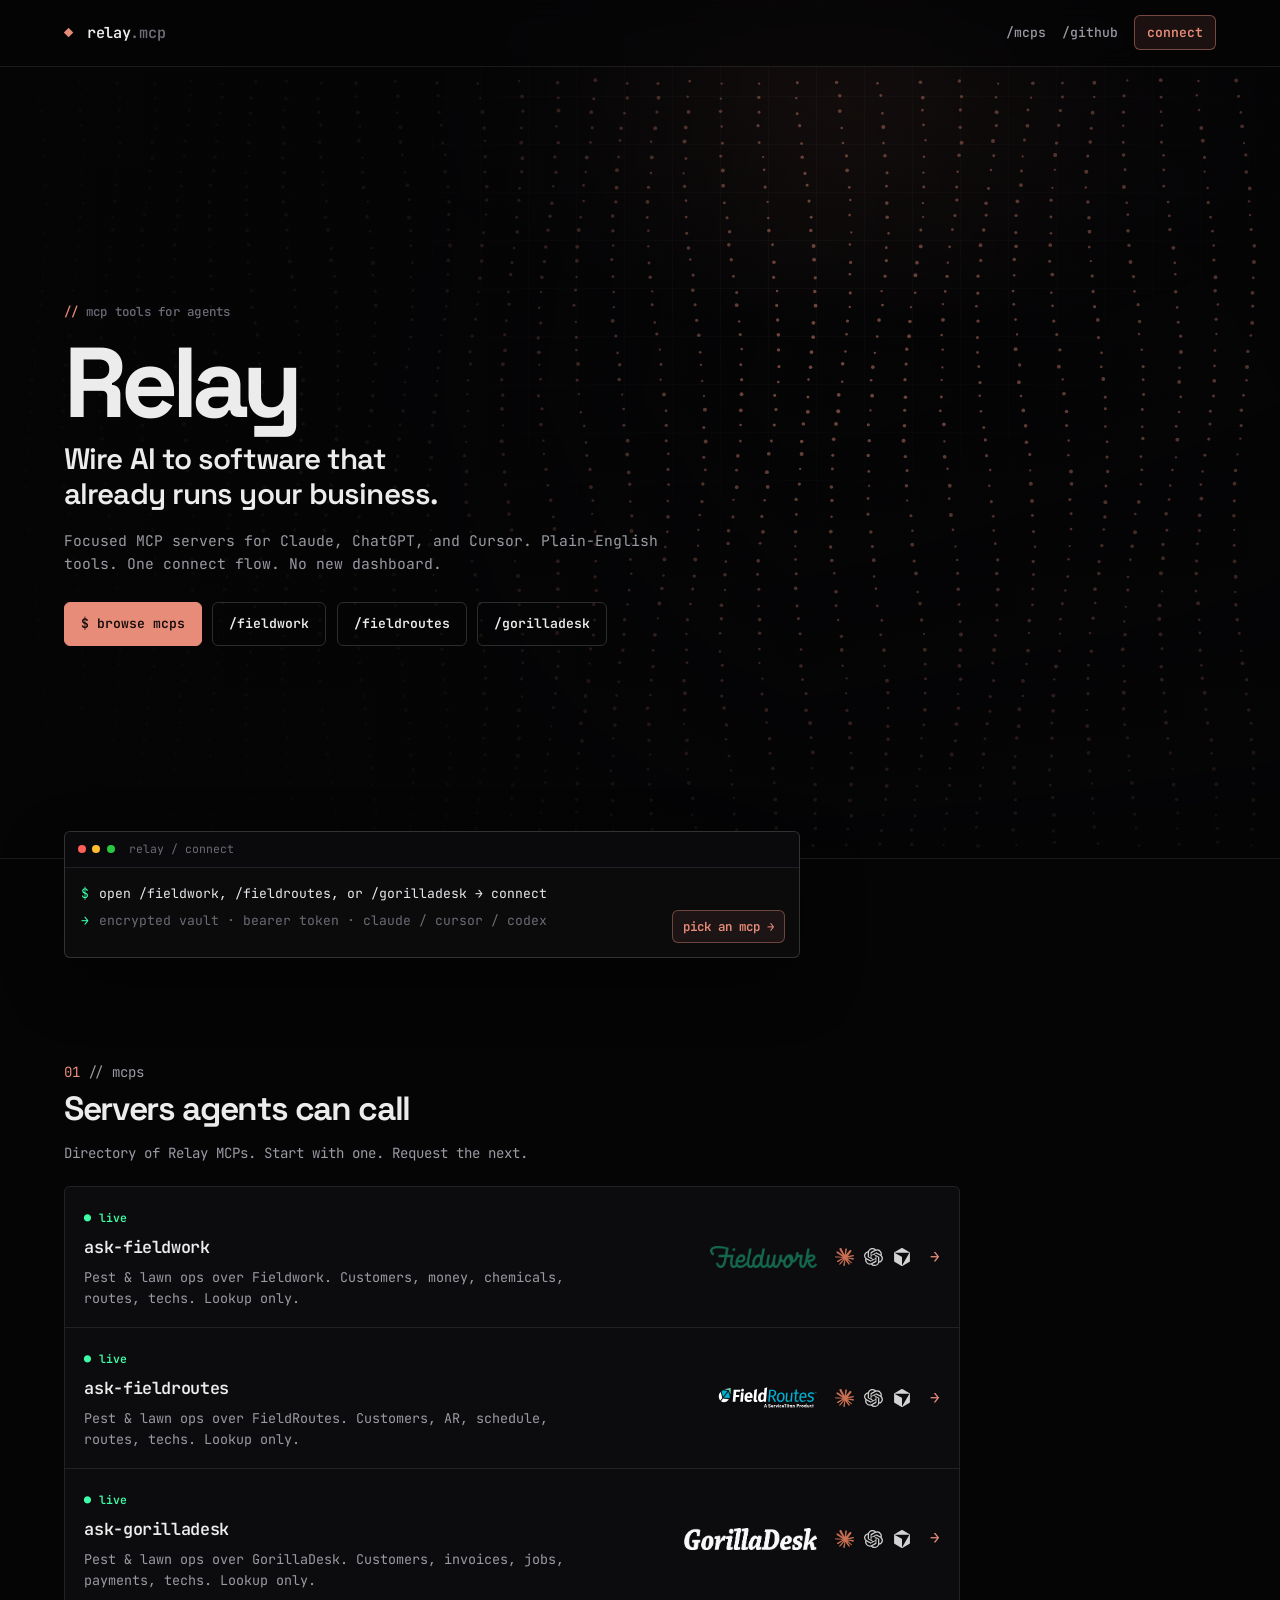
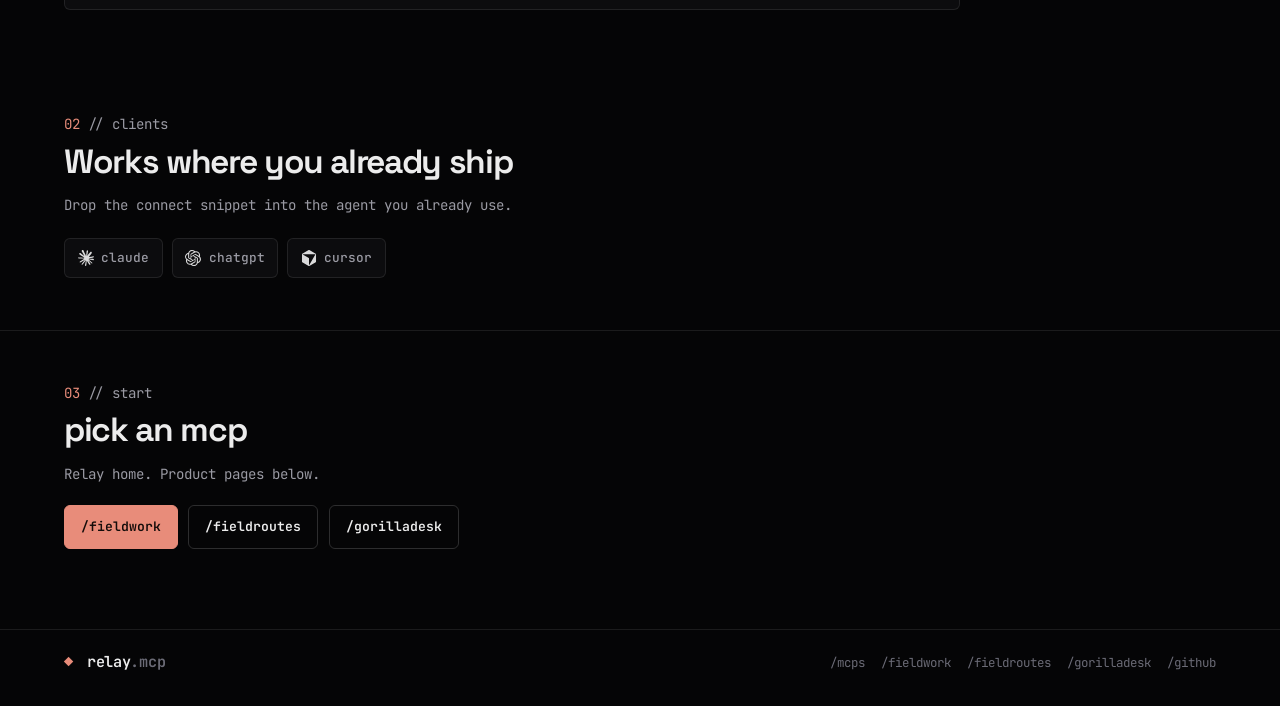
==== commit c4536084: "fix(landing): match directory brand logo sizes Co-authored-by: Cursor <cursoragent@cursor.com>" ====
--- a/landing/index.html
+++ b/landing/index.html
@@ -118,7 +118,7 @@
                 class="meta-brand meta-brand-fieldwork"
                 src="./assets/fieldwork.png"
                 alt="Fieldwork"
-                width="110"
+                width="124"
                 height="22"
               />
               <span class="meta-agents" aria-label="Claude, ChatGPT, Cursor">
--- a/landing/styles.css
+++ b/landing/styles.css
@@ -445,23 +445,16 @@
 
 .meta-brand {
   display: block;
-  height: 1.2rem;
+  height: 1.35rem;
   width: auto;
   object-fit: contain;
-  opacity: 0.95;
-}
-
-.meta-brand-fieldwork {
-  height: 1.15rem;
-}
-
-.meta-brand-fieldroutes {
-  height: 1.2rem;
-}
-
+  opacity: 1;
+}
+
+.meta-brand-fieldwork,
+.meta-brand-fieldroutes,
 .meta-brand-gorilladesk {
   height: 1.35rem;
-  opacity: 1;
 }
 
 .meta-agents {
